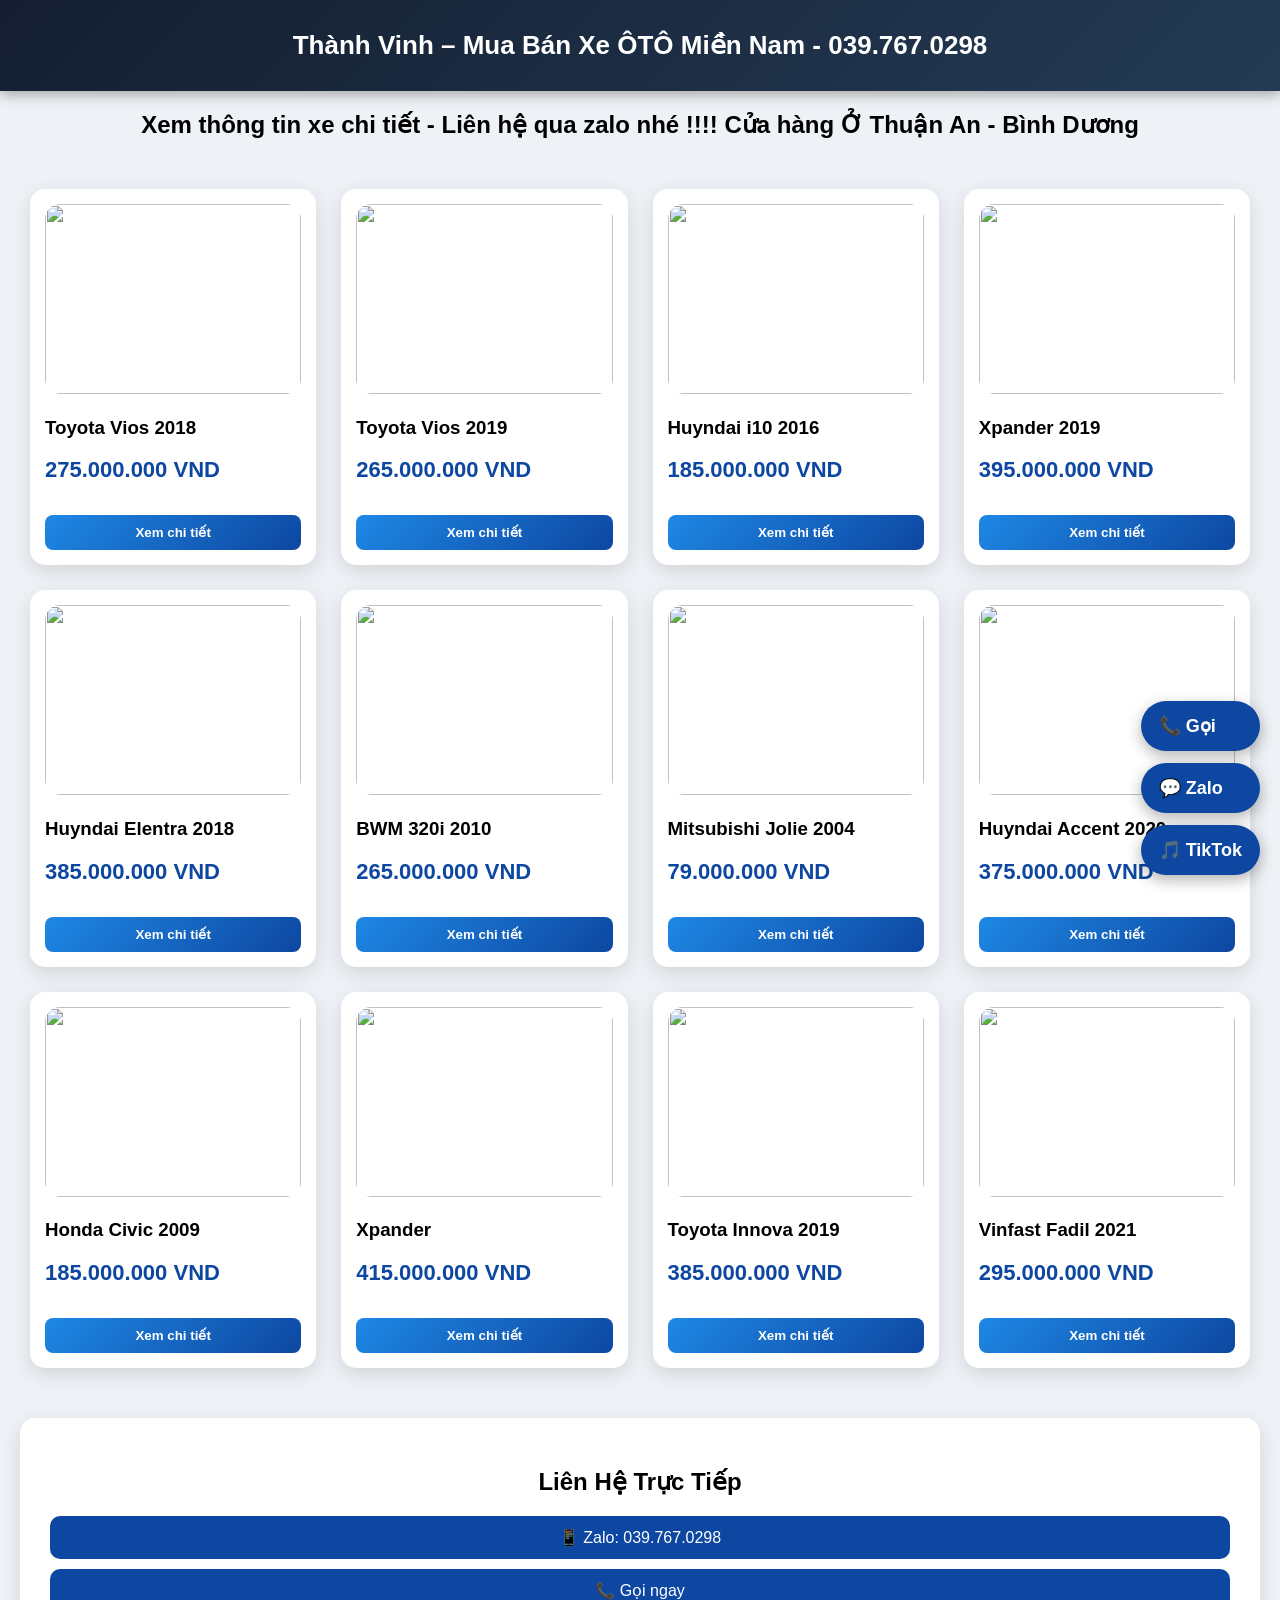
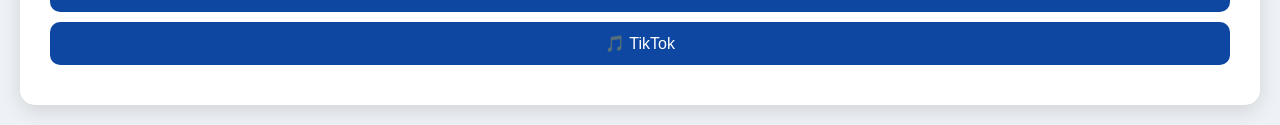
==== index.html @ c1b6d8ff "Add files via upload" ====
<!DOCTYPE html>
<html lang="vi">
<head>
<meta charset="UTF-8">
<meta name="viewport" content="width=device-width, initial-scale=1.0">
<title>Thành Vinh – Mua Bán Xe ÔTÔ Miền Nam</title>

<!-- TÁCH CSS RA FILE RIÊNG -->
<link rel="stylesheet" href="style.css">

</head>
<body onload="initPage()">

<header>Thành Vinh – Mua Bán Xe ÔTÔ Miền Nam - 039.767.0298</header>
<h2 style="text-align: center;">Xem thông tin xe chi tiết - Liên hệ qua zalo nhé !!!! Cửa hàng Ở Thuận An - Bình Dương</h2>
<div id="carList" class="car-list"></div>

<!-- POPUP -->
<div id="carDetail" class="modal" onclick="clickOutsidePopup(event)">
    <div class="modal-content">
        <span class="close" onclick="closeDetail()">&times;</span>
        <h2 id="detailName"></h2>

        <div style="position:relative;">
            <img id="detailImg" src="">
            <button id="prevBtn" class="slide-btn">&#10094;</button>
            <button id="nextBtn" class="slide-btn">&#10095;</button>
        </div>

        <p id="detailPrice" class="price"></p>
        <p id="detailDesc" class="hide-desc"></p>

        <div id="detailNote" class="note-box">Không có ghi chú.</div>

        <!-- ADMIN PANEL -->
        <div id="adjustPanel" class="admin-panel">
            <label>Font Size (px):</label>
            <input type="number" id="fontSizeInput" value="22">

            <label>Màu (HEX):</label>
            <input type="color" id="fontColorInput" value="#0d47a1">

            <button onclick="updatePriceStyle()">Cập nhật</button>

            <br><br>

            <label>Upload Ảnh Chính: </label>
            <input type="file" id="uploadMainImg" accept="image/*">

            <br><br>

            <label>Upload Ảnh Phụ: </label>
            <input type="file" id="uploadExtraImg" multiple accept="image/*">

            <br><br>

            <button onclick="removeCurrentImage()">Xóa ảnh hiện tại</button>
        </div>
    </div>
</div>

<div class="contact-box">
    <h2>Liên Hệ Trực Tiếp</h2>
    <a href="https://zalo.me/0397670298" target="_blank">📱 Zalo: 039.767.0298</a>
    <a href="tel:0397670298">📞 Gọi ngay</a>
    <a href="https://www.tiktok.com/@thanhvinhmuabanxe" target="_blank">🎵 TikTok</a>
</div>

<div class="floating-btn">
    <a href="tel:0397670298">📞 Gọi</a>
    <a href="https://zalo.me/0397670298" target="_blank">💬 Zalo</a>
    <a href="https://www.tiktok.com/@thanhvinhmuabanxe" target="_blank">🎵 TikTok</a>
</div>

<!-- TÁCH JS RA FILE RIÊNG -->
<script src="script.js"></script>

</body>
</html>
---- style.css ----
/* ============================== 
   GIAO DIỆN CHUNG
============================== */
body {
    font-family: 'Segoe UI', Arial, sans-serif;
    margin: 0;
    background: #eef1f5;
    transition: background 0.3s;
}
body:hover { background: #e0e7f1; }

header {
    background: linear-gradient(135deg, #141e30, #243b55);
    color: white;
    padding: 30px;
    text-align: center;
    font-size: 26px;
    font-weight: 600;
    box-shadow: 0 4px 12px rgba(0,0,0,0.3);
    transition: transform 0.3s;
}
header:hover { transform: scale(1.02); }

.car-list {
    display: grid;
    grid-template-columns: repeat(auto-fit, minmax(280px, 1fr));
    gap: 25px;
    padding: 30px;
}

.car-card {
    background: white;
    padding: 15px;
    border-radius: 15px;
    box-shadow: 0 6px 20px rgba(0,0,0,0.12);
    transition: 0.3s ease, transform 0.3s;
    cursor: pointer;
}
.car-card:hover {
    transform: translateY(-6px) scale(1.02);
    box-shadow: 0 12px 25px rgba(0,0,0,0.18);
}

.car-card img {
    width: 100%;
    height: 190px;
    object-fit: cover;
    border-radius: 15px;
    transition: transform 0.3s;
}
.car-card img:hover { transform: scale(1.05); }

.car-card button {
    margin-top: 10px;
    background: linear-gradient(135deg, #1e88e5, #0d47a1);
    color: white;
    padding: 10px;
    width: 100%;
    border: none;
    border-radius: 8px;
    cursor: pointer;
    font-weight: bold;
    transition: background 0.3s, transform 0.2s;
}
.car-card button:hover {
    background: linear-gradient(135deg, #0d47a1, #1e88e5);
    transform: scale(1.05);
}

.price {
    font-weight: bold;         
    font-size: 22px;           
    color: #0d47a1;
    margin-top: 5px;
}

/* ============================== 
   POPUP CHI TIẾT
============================== */
.modal {
    display: none;
    position: fixed;
    inset: 0;
    background: rgba(0,0,0,0.65);
    backdrop-filter: blur(4px);
    overflow-y: auto;
    padding: 40px 0;
    transition: opacity 0.3s;
}

.modal-content {
    background: white;
    width: 90%;
    max-width: 800px;
    margin: auto;
    padding: 25px;
    border-radius: 20px;
    animation: fadeIn 0.25s;
    transition: transform 0.3s, box-shadow 0.3s;
    cursor: default;
}
.modal-content:hover {
    transform: scale(1.02);
    box-shadow: 0 15px 35px rgba(0,0,0,0.25);
}

.modal-content img {
    width: 100%;
    border-radius: 15px;
    max-height: 300px; 
    object-fit: contain; 
}

.slide-btn {
    position: absolute;
    top: 50%;
    transform: translateY(-50%);
    background: rgba(0,0,0,0.5);
    color: white;
    border: none;
    font-size: 24px;
    padding: 8px 12px;
    cursor: pointer;
    border-radius: 50%;
    user-select: none;
}
.slide-btn:hover { background: rgba(0,0,0,0.7); }

#prevBtn { left: 10px; }
#nextBtn { right: 10px; }

.hide-desc { display: none !important; }

/* ============================== 
   GHI CHÚ XE
============================== */
.note-box {
    margin-top: 20px;          
    padding: 15px;             
    border-radius: 10px;       
    background: linear-gradient(135deg, #ffcf33, #ff9f1c);
    color: #222;               
    border-left: 8px solid #ff4d00; 
    font-size: 18px;           
    font-weight: 600;          
    box-shadow: 0 4px 12px rgba(0,0,0,0.2);
    transition: transform 0.3s, box-shadow 0.3s;
}
.note-box:hover {
    transform: translateY(-3px) scale(1.02);
    box-shadow: 0 8px 20px rgba(0,0,0,0.35);
}

/* ============================== 
   LIÊN HỆ
============================== */
.contact-box {
    text-align: center;
    padding: 30px;
    background: white;
    margin: 20px;
    border-radius: 15px;
    box-shadow: 0 6px 20px rgba(0,0,0,0.12);
}
.contact-box a {
    display: block;
    margin: 10px 0;
    padding: 12px;
    background: #0d47a1;
    color: white;
    text-decoration: none;
    border-radius: 10px;
    transition: background 0.3s, transform 0.2s;
}
.contact-box a:hover {
    background: #1e88e5; 
    transform: scale(1.05);
}

/* ============================== 
   NÚT GỌI / ZALO NỔI
============================== */
.floating-btn {
    position: fixed;
    bottom: 25px;
    right: 20px;
    display: flex;
    flex-direction: column;
    gap: 12px;
}
.floating-btn a {
    background: #0d47a1; 
    color: white;
    padding: 14px 18px;
    border-radius: 50px;
    text-decoration: none;
    font-size: 18px;
    font-weight: bold;
    box-shadow: 0 5px 15px rgba(0,0,0,0.3);
    transition: transform 0.2s, background 0.3s;
}
.floating-btn a:hover { 
    transform: scale(1.1); 
    background: #1e88e5; 
}

/* ============================== 
   ADMIN PANEL
============================== */
.admin-panel {
    text-align: center;
    margin: 20px 0;
    padding: 15px;
    background: white; 
    border-radius: 12px;
    display: none;
}

#adjustPanel { 
    margin-top: 15px; 
    padding: 10px; 
    border: 1px dashed #0d47a1; 
    border-radius: 10px; 
    background: #f0f4f8; 
}

#adjustPanel label { 
    margin-right: 10px; 
    font-weight: bold; 
}
#adjustPanel input { 
    margin-right: 15px; 
}

/* ============================== 
   ANIMATION
============================== */
@keyframes fadeIn {
    from { opacity: 0; transform: scale(0.97); }
    to { opacity: 1; transform: scale(1); }
}
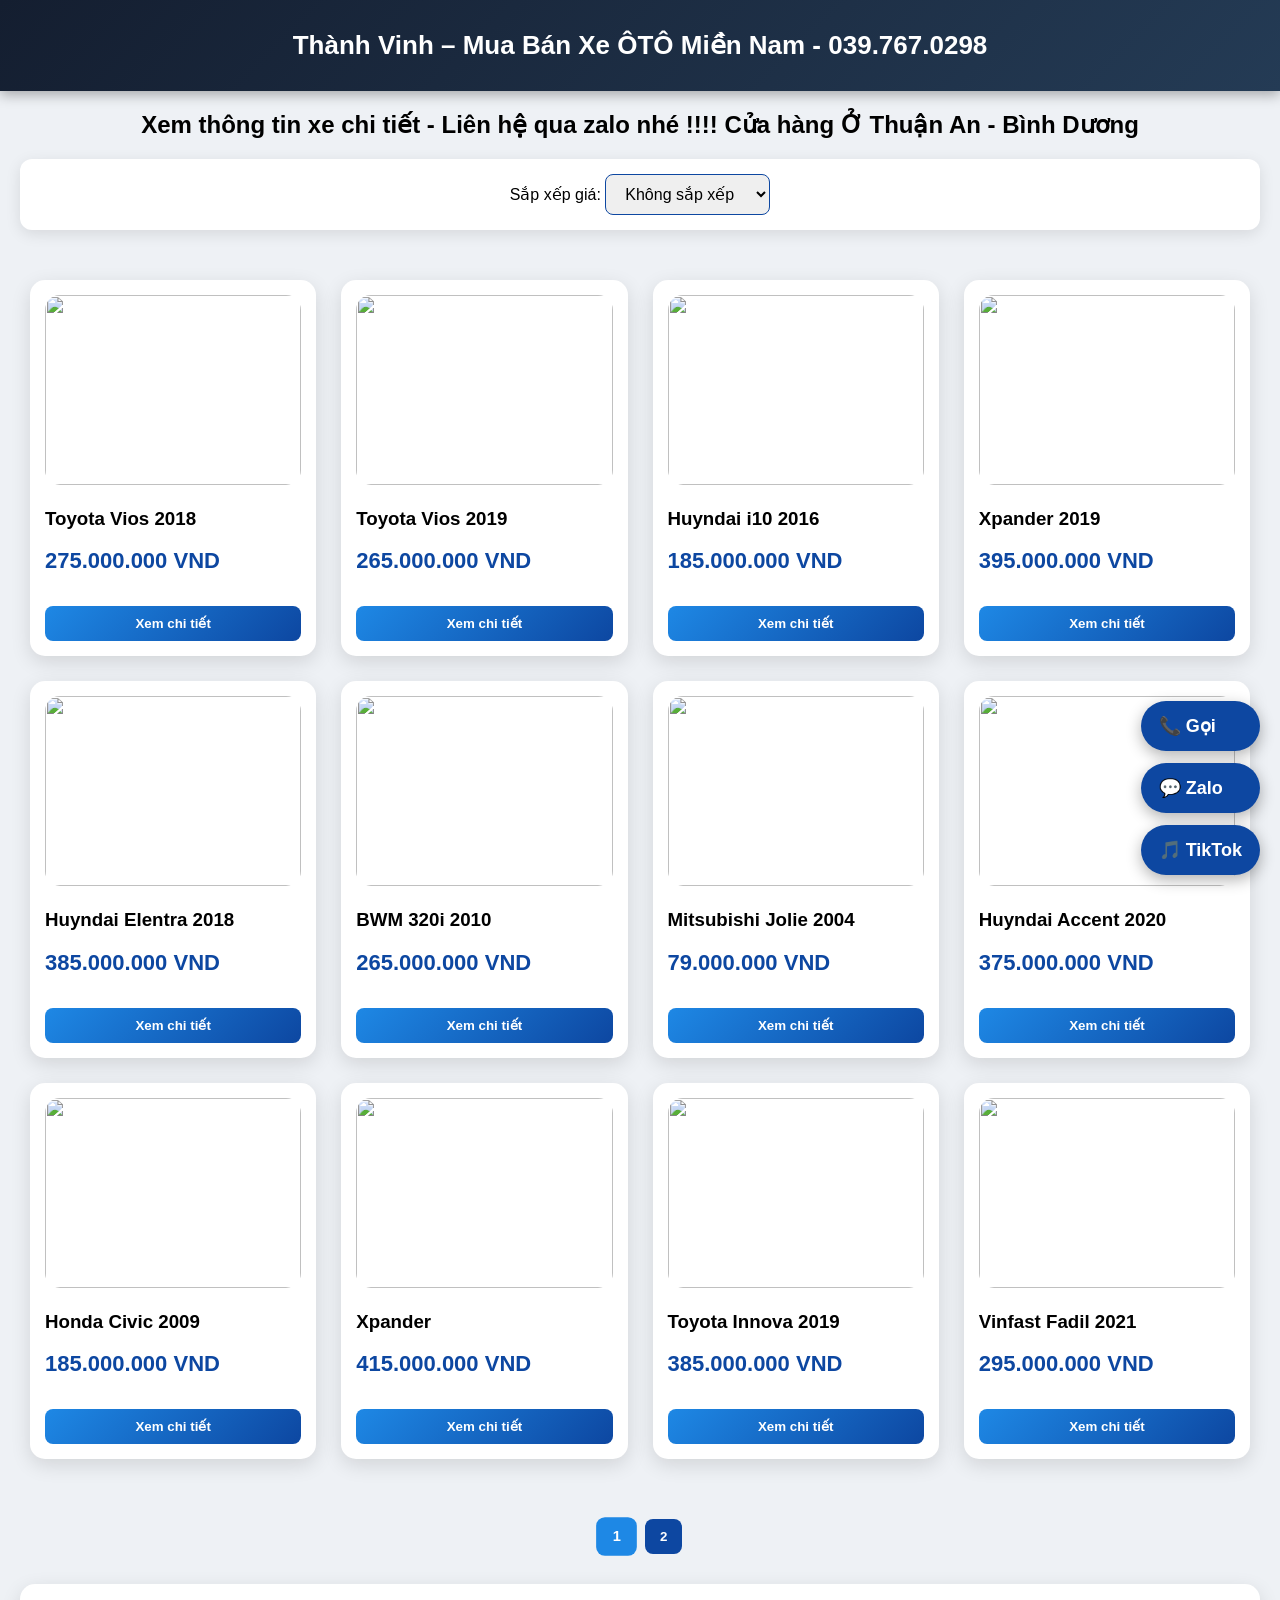
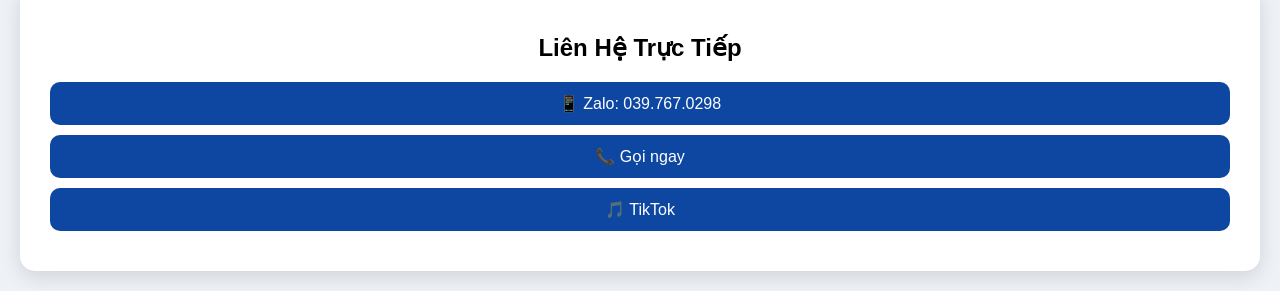
==== commit db067154: "Add files via upload" ====
--- a/index.html
+++ b/index.html
@@ -13,7 +13,20 @@
 
 <header>Thành Vinh – Mua Bán Xe ÔTÔ Miền Nam - 039.767.0298</header>
 <h2 style="text-align: center;">Xem thông tin xe chi tiết - Liên hệ qua zalo nhé !!!! Cửa hàng Ở Thuận An - Bình Dương</h2>
+<div class="filter-box">
+    <label>Sắp xếp giá:</label>
+    <select id="sortPrice" onchange="sortCars()">
+        <option value="none">Không sắp xếp</option>
+        <option value="asc">Giá thấp → cao</option>
+        <option value="desc">Giá cao → thấp</option>
+    </select>
+</div>
+
+<!-- DANH SÁCH XE -->
 <div id="carList" class="car-list"></div>
+
+<!-- PHÂN TRANG -->
+<div id="pagination" class="pagination"></div>
 
 <!-- POPUP -->
 <div id="carDetail" class="modal" onclick="clickOutsidePopup(event)">
@@ -28,34 +41,11 @@
         </div>
 
         <p id="detailPrice" class="price"></p>
-        <p id="detailDesc" class="hide-desc"></p>
+<p id="detailDesc"></p>
 
         <div id="detailNote" class="note-box">Không có ghi chú.</div>
 
-        <!-- ADMIN PANEL -->
-        <div id="adjustPanel" class="admin-panel">
-            <label>Font Size (px):</label>
-            <input type="number" id="fontSizeInput" value="22">
-
-            <label>Màu (HEX):</label>
-            <input type="color" id="fontColorInput" value="#0d47a1">
-
-            <button onclick="updatePriceStyle()">Cập nhật</button>
-
-            <br><br>
-
-            <label>Upload Ảnh Chính: </label>
-            <input type="file" id="uploadMainImg" accept="image/*">
-
-            <br><br>
-
-            <label>Upload Ảnh Phụ: </label>
-            <input type="file" id="uploadExtraImg" multiple accept="image/*">
-
-            <br><br>
-
-            <button onclick="removeCurrentImage()">Xóa ảnh hiện tại</button>
-        </div>
+        <!-- ĐÃ XOÁ TOÀN BỘ ADMIN PANEL -->
     </div>
 </div>
 
--- a/style.css
+++ b/style.css
@@ -239,3 +239,47 @@
     from { opacity: 0; transform: scale(0.97); }
     to { opacity: 1; transform: scale(1); }
 }
+/* ============================
+   PHÂN TRANG – PAGINATION
+============================ */
+.pagination {
+    text-align: center;
+    margin: 25px 0;
+}
+
+.page-btn {
+    padding: 10px 15px;
+    margin: 5px;
+    border: none;
+    border-radius: 8px;
+    background: #0d47a1;
+    color: white;
+    cursor: pointer;
+    font-weight: bold;
+    transition: 0.2s;
+}
+
+.page-btn.active {
+    background: #1e88e5;
+    transform: scale(1.1);
+}
+
+.page-btn:hover {
+    background: #1565c0;
+}
+.filter-box {
+    text-align: center;
+    margin: 20px;
+    background: white;
+    padding: 15px;
+    border-radius: 12px;
+    box-shadow: 0 4px 15px rgba(0,0,0,0.1);
+}
+
+.filter-box select {
+    padding: 10px 15px;
+    border-radius: 8px;
+    border: 1px solid #0d47a1;
+    font-size: 16px;
+    cursor: pointer;
+}
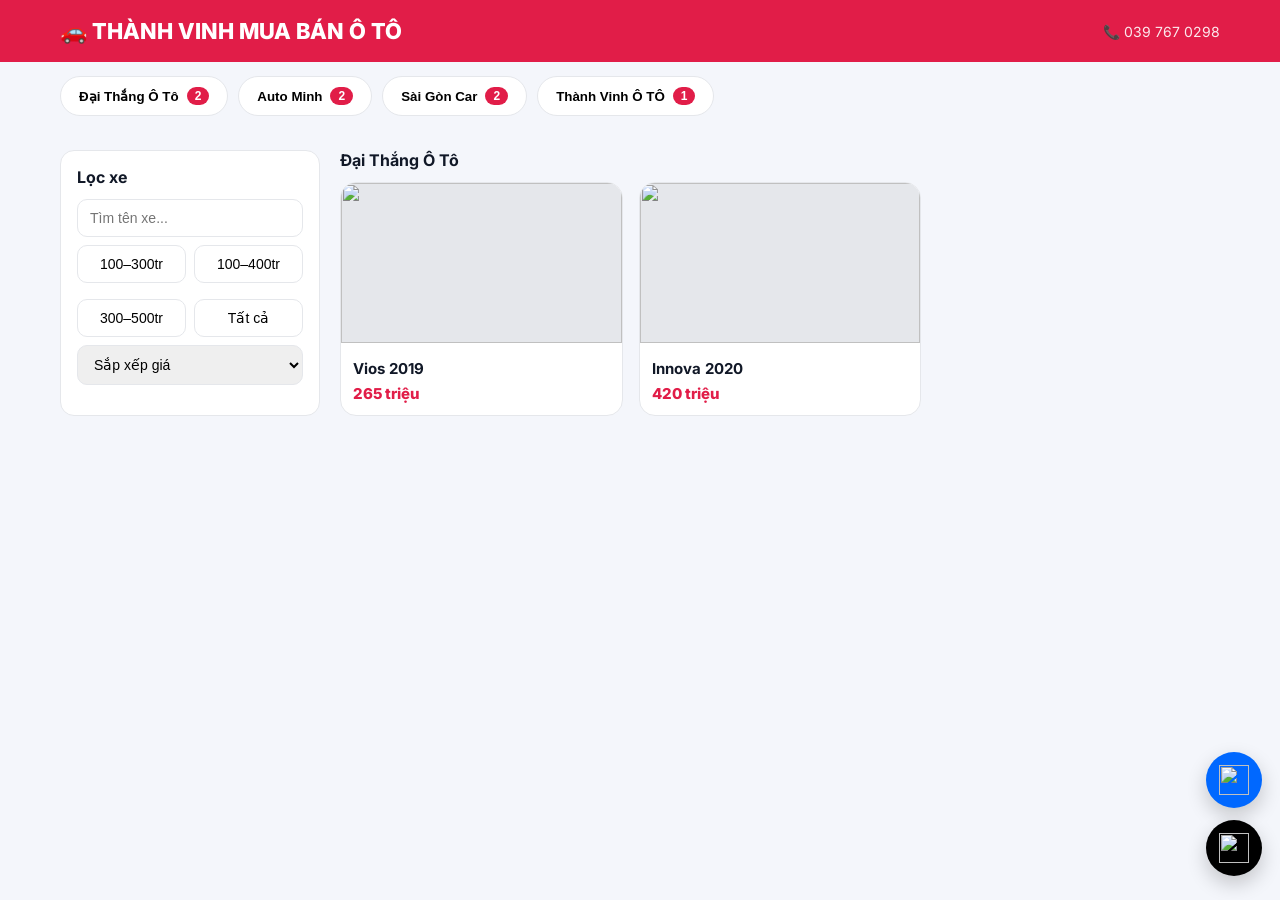
==== commit 5390425f: "Add files via upload" ====
--- a/index.html
+++ b/index.html
@@ -3,67 +3,94 @@
 <head>
 <meta charset="UTF-8">
 <meta name="viewport" content="width=device-width, initial-scale=1.0">
-<title>Thành Vinh – Mua Bán Xe ÔTÔ Miền Nam</title>
+<title>Sàn mua bán ô tô</title>
 
-<!-- TÁCH CSS RA FILE RIÊNG -->
+<!-- FONT XỊN -->
+<link rel="preconnect" href="https://fonts.googleapis.com">
+<link rel="preconnect" href="https://fonts.gstatic.com" crossorigin>
+<link href="https://fonts.googleapis.com/css2?family=Inter:wght@400;500;600;700;800&display=swap" rel="stylesheet">
+
 <link rel="stylesheet" href="style.css">
-
 </head>
 <body onload="initPage()">
 
-<header>Thành Vinh – Mua Bán Xe ÔTÔ Miền Nam - 039.767.0298</header>
-<h2 style="text-align: center;">Xem thông tin xe chi tiết - Liên hệ qua zalo nhé !!!! Cửa hàng Ở Thuận An - Bình Dương</h2>
-<div class="filter-box">
-    <label>Sắp xếp giá:</label>
+<header class="header">
+  <div class="header-inner">
+    <h1>🚗 THÀNH VINH MUA BÁN Ô TÔ</h1>
+    <span>📞 039 767 0298 </span>
+  </div>
+</header>
+<!-- SHOP -->
+<div class="shop-bar" id="shopBar"></div>
+
+<div class="container">
+  <!-- FILTER -->
+  <aside class="filter">
+    <h3>Lọc xe</h3>
+
+    <input id="searchInput" placeholder="Tìm tên xe..." oninput="applyFilter()">
+
+    <div class="price-range">
+      <button onclick="setRange(100,300)">100–300tr</button>
+      <button onclick="setRange(100,400)">100–400tr</button>
+      <button onclick="setRange(300,500)">300–500tr</button>
+      <button onclick="setRange(0,9999)">Tất cả</button>
+    </div>
+
     <select id="sortPrice" onchange="sortCars()">
-        <option value="none">Không sắp xếp</option>
-        <option value="asc">Giá thấp → cao</option>
-        <option value="desc">Giá cao → thấp</option>
+      <option value="none">Sắp xếp giá</option>
+      <option value="asc">Giá thấp → cao</option>
+      <option value="desc">Giá cao → thấp</option>
     </select>
+  </aside>
+
+  <!-- CONTENT -->
+  <main class="content">
+    <div id="shopInfo" class="shop-info"></div>
+    <div id="carList" class="car-list"></div>
+  </main>
 </div>
 
-<!-- DANH SÁCH XE -->
-<div id="carList" class="car-list"></div>
+<!-- MODAL -->
+<div class="modal" id="carDetail" onclick="clickOutside(event)">
+  <div class="modal-box">
+    <span class="close" onclick="closeDetail()">×</span>
 
-<!-- PHÂN TRANG -->
-<div id="pagination" class="pagination"></div>
+    <h2 id="detailName"></h2>
+    <img id="detailImg">
+    <p id="detailPrice" class="price"></p>
+    <p id="detailNote"></p>
 
-<!-- POPUP -->
-<div id="carDetail" class="modal" onclick="clickOutsidePopup(event)">
-    <div class="modal-content">
-        <span class="close" onclick="closeDetail()">&times;</span>
-        <h2 id="detailName"></h2>
+    <div class="actions">
+      <a class="call">📞 Gọi ngay</a>
+      <a class="zalo">💬 Chat Zalo</a>
+    </div>
 
-        <div style="position:relative;">
-            <img id="detailImg" src="">
-            <button id="prevBtn" class="slide-btn">&#10094;</button>
-            <button id="nextBtn" class="slide-btn">&#10095;</button>
-        </div>
-
-        <p id="detailPrice" class="price"></p>
-<p id="detailDesc"></p>
-
-        <div id="detailNote" class="note-box">Không có ghi chú.</div>
-
-        <!-- ĐÃ XOÁ TOÀN BỘ ADMIN PANEL -->
-    </div>
+    <p class="hint">Chat Zalo để được tư vấn xe trong khoảng 100–400 triệu</p>
+  </div>
 </div>
 
-<div class="contact-box">
-    <h2>Liên Hệ Trực Tiếp</h2>
-    <a href="https://zalo.me/0397670298" target="_blank">📱 Zalo: 039.767.0298</a>
-    <a href="tel:0397670298">📞 Gọi ngay</a>
-    <a href="https://www.tiktok.com/@thanhvinhmuabanxe" target="_blank">🎵 TikTok</a>
+<script src="script.js"></script>
+<!-- CHAT FLOAT -->
+<div class="chat-float">
+  <a 
+    href="https://zalo.me/0397670298" 
+    target="_blank" 
+    class="chat-item zalo"
+    title="Chat Zalo"
+  >
+    <img src="https://upload.wikimedia.org/wikipedia/commons/9/91/Icon_of_Zalo.svg">
+  </a>
+
+  <a 
+    href="https://www.tiktok.com/@thanhvinhmuabanxe" 
+    target="_blank" 
+    class="chat-item tiktok"
+    title="TikTok"
+  >
+    <img src="https://upload.wikimedia.org/wikipedia/commons/0/08/TikTok_logo.svg">
+  </a>
 </div>
-
-<div class="floating-btn">
-    <a href="tel:0397670298">📞 Gọi</a>
-    <a href="https://zalo.me/0397670298" target="_blank">💬 Zalo</a>
-    <a href="https://www.tiktok.com/@thanhvinhmuabanxe" target="_blank">🎵 TikTok</a>
-</div>
-
-<!-- TÁCH JS RA FILE RIÊNG -->
-<script src="script.js"></script>
 
 </body>
 </html>
--- a/style.css
+++ b/style.css
@@ -1,285 +1,276 @@
-/* ============================== 
-   GIAO DIỆN CHUNG
-============================== */
-body {
-    font-family: 'Segoe UI', Arial, sans-serif;
-    margin: 0;
-    background: #eef1f5;
-    transition: background 0.3s;
-}
-body:hover { background: #e0e7f1; }
-
-header {
-    background: linear-gradient(135deg, #141e30, #243b55);
-    color: white;
-    padding: 30px;
-    text-align: center;
-    font-size: 26px;
-    font-weight: 600;
-    box-shadow: 0 4px 12px rgba(0,0,0,0.3);
-    transition: transform 0.3s;
-}
-header:hover { transform: scale(1.02); }
-
-.car-list {
-    display: grid;
-    grid-template-columns: repeat(auto-fit, minmax(280px, 1fr));
-    gap: 25px;
-    padding: 30px;
-}
-
-.car-card {
-    background: white;
-    padding: 15px;
-    border-radius: 15px;
-    box-shadow: 0 6px 20px rgba(0,0,0,0.12);
-    transition: 0.3s ease, transform 0.3s;
-    cursor: pointer;
-}
-.car-card:hover {
-    transform: translateY(-6px) scale(1.02);
-    box-shadow: 0 12px 25px rgba(0,0,0,0.18);
-}
-
-.car-card img {
-    width: 100%;
-    height: 190px;
-    object-fit: cover;
-    border-radius: 15px;
-    transition: transform 0.3s;
-}
-.car-card img:hover { transform: scale(1.05); }
-
-.car-card button {
-    margin-top: 10px;
-    background: linear-gradient(135deg, #1e88e5, #0d47a1);
-    color: white;
-    padding: 10px;
-    width: 100%;
-    border: none;
-    border-radius: 8px;
-    cursor: pointer;
-    font-weight: bold;
-    transition: background 0.3s, transform 0.2s;
-}
-.car-card button:hover {
-    background: linear-gradient(135deg, #0d47a1, #1e88e5);
-    transform: scale(1.05);
-}
-
-.price {
-    font-weight: bold;         
-    font-size: 22px;           
-    color: #0d47a1;
-    margin-top: 5px;
-}
-
-/* ============================== 
-   POPUP CHI TIẾT
-============================== */
-.modal {
-    display: none;
-    position: fixed;
-    inset: 0;
-    background: rgba(0,0,0,0.65);
-    backdrop-filter: blur(4px);
-    overflow-y: auto;
-    padding: 40px 0;
-    transition: opacity 0.3s;
-}
-
-.modal-content {
-    background: white;
-    width: 90%;
-    max-width: 800px;
-    margin: auto;
-    padding: 25px;
-    border-radius: 20px;
-    animation: fadeIn 0.25s;
-    transition: transform 0.3s, box-shadow 0.3s;
-    cursor: default;
-}
-.modal-content:hover {
-    transform: scale(1.02);
-    box-shadow: 0 15px 35px rgba(0,0,0,0.25);
-}
-
-.modal-content img {
-    width: 100%;
-    border-radius: 15px;
-    max-height: 300px; 
-    object-fit: contain; 
-}
-
-.slide-btn {
-    position: absolute;
-    top: 50%;
-    transform: translateY(-50%);
-    background: rgba(0,0,0,0.5);
-    color: white;
-    border: none;
-    font-size: 24px;
-    padding: 8px 12px;
-    cursor: pointer;
-    border-radius: 50%;
-    user-select: none;
-}
-.slide-btn:hover { background: rgba(0,0,0,0.7); }
-
-#prevBtn { left: 10px; }
-#nextBtn { right: 10px; }
-
-.hide-desc { display: none !important; }
-
-/* ============================== 
-   GHI CHÚ XE
-============================== */
-.note-box {
-    margin-top: 20px;          
-    padding: 15px;             
-    border-radius: 10px;       
-    background: linear-gradient(135deg, #ffcf33, #ff9f1c);
-    color: #222;               
-    border-left: 8px solid #ff4d00; 
-    font-size: 18px;           
-    font-weight: 600;          
-    box-shadow: 0 4px 12px rgba(0,0,0,0.2);
-    transition: transform 0.3s, box-shadow 0.3s;
-}
-.note-box:hover {
-    transform: translateY(-3px) scale(1.02);
-    box-shadow: 0 8px 20px rgba(0,0,0,0.35);
-}
-
-/* ============================== 
-   LIÊN HỆ
-============================== */
-.contact-box {
-    text-align: center;
-    padding: 30px;
-    background: white;
-    margin: 20px;
-    border-radius: 15px;
-    box-shadow: 0 6px 20px rgba(0,0,0,0.12);
-}
-.contact-box a {
-    display: block;
-    margin: 10px 0;
-    padding: 12px;
-    background: #0d47a1;
-    color: white;
-    text-decoration: none;
-    border-radius: 10px;
-    transition: background 0.3s, transform 0.2s;
-}
-.contact-box a:hover {
-    background: #1e88e5; 
-    transform: scale(1.05);
-}
-
-/* ============================== 
-   NÚT GỌI / ZALO NỔI
-============================== */
-.floating-btn {
-    position: fixed;
-    bottom: 25px;
-    right: 20px;
-    display: flex;
-    flex-direction: column;
-    gap: 12px;
-}
-.floating-btn a {
-    background: #0d47a1; 
-    color: white;
-    padding: 14px 18px;
-    border-radius: 50px;
-    text-decoration: none;
-    font-size: 18px;
-    font-weight: bold;
-    box-shadow: 0 5px 15px rgba(0,0,0,0.3);
-    transition: transform 0.2s, background 0.3s;
-}
-.floating-btn a:hover { 
-    transform: scale(1.1); 
-    background: #1e88e5; 
-}
-
-/* ============================== 
-   ADMIN PANEL
-============================== */
-.admin-panel {
-    text-align: center;
-    margin: 20px 0;
-    padding: 15px;
-    background: white; 
-    border-radius: 12px;
-    display: none;
-}
-
-#adjustPanel { 
-    margin-top: 15px; 
-    padding: 10px; 
-    border: 1px dashed #0d47a1; 
-    border-radius: 10px; 
-    background: #f0f4f8; 
-}
-
-#adjustPanel label { 
-    margin-right: 10px; 
-    font-weight: bold; 
-}
-#adjustPanel input { 
-    margin-right: 15px; 
-}
-
-/* ============================== 
-   ANIMATION
-============================== */
-@keyframes fadeIn {
-    from { opacity: 0; transform: scale(0.97); }
-    to { opacity: 1; transform: scale(1); }
-}
-/* ============================
-   PHÂN TRANG – PAGINATION
-============================ */
-.pagination {
-    text-align: center;
-    margin: 25px 0;
-}
-
-.page-btn {
-    padding: 10px 15px;
-    margin: 5px;
-    border: none;
-    border-radius: 8px;
-    background: #0d47a1;
-    color: white;
-    cursor: pointer;
-    font-weight: bold;
-    transition: 0.2s;
-}
-
-.page-btn.active {
-    background: #1e88e5;
-    transform: scale(1.1);
-}
-
-.page-btn:hover {
-    background: #1565c0;
-}
-.filter-box {
-    text-align: center;
-    margin: 20px;
-    background: white;
-    padding: 15px;
-    border-radius: 12px;
-    box-shadow: 0 4px 15px rgba(0,0,0,0.1);
-}
-
-.filter-box select {
-    padding: 10px 15px;
-    border-radius: 8px;
-    border: 1px solid #0d47a1;
-    font-size: 16px;
-    cursor: pointer;
-}
+:root{
+  --primary:#e11d48;     /* đỏ bán xe */
+  --secondary:#2563eb;   /* xanh tin cậy */
+  --bg:#f4f6fb;
+  --card:#ffffff;
+  --text:#111827;
+  --muted:#6b7280;
+  --line:#e5e7eb;
+}
+
+*{box-sizing:border-box}
+
+body{
+  margin:0;
+  font-family:'Inter',sans-serif;
+  background:var(--bg);
+  color:var(--text);
+}
+
+/* HEADER */
+.header{
+  background:var(--primary);
+  color:#fff;
+}
+.header-inner{
+  max-width:1200px;
+  margin:auto;
+  padding:18px 20px;
+  display:flex;
+  justify-content:space-between;
+  align-items:center;
+}
+.header h1{
+  margin:0;
+  font-size:22px;
+  font-weight:800;
+}
+.header span{
+  font-size:14px;
+  opacity:.9;
+}
+
+/* SHOP BAR */
+.shop-bar{
+  max-width:1200px;
+  margin:auto;
+  padding:14px 20px;
+  display:flex;
+  gap:10px;
+  overflow-x:auto;
+}
+.shop-btn{
+  display:flex;
+  align-items:center;
+  gap:8px;
+  padding:10px 18px;
+  border-radius:999px;
+  border:1px solid var(--line);
+  background:#fff;
+  font-weight:600;
+  cursor:pointer;
+}
+.shop-btn span{
+  background:var(--primary);
+  color:#fff;
+  font-size:12px;
+  padding:2px 8px;
+  border-radius:999px;
+}
+.shop-btn.active{
+  background:var(--primary);
+  color:#fff;
+}
+.shop-btn.active span{
+  background:#fff;
+  color:var(--primary);
+}
+
+/* LAYOUT */
+.container{
+  max-width:1200px;
+  margin:auto;
+  padding:20px;
+  display:grid;
+  grid-template-columns:260px 1fr;
+  gap:20px;
+}
+
+/* FILTER */
+.filter{
+  background:var(--card);
+  border-radius:14px;
+  padding:16px;
+  border:1px solid var(--line);
+}
+.filter h3{
+  margin:0 0 12px;
+  font-size:16px;
+}
+.filter input,
+.filter select,
+.filter button{
+  width:100%;
+  padding:10px 12px;
+  margin-bottom:8px;
+  border-radius:10px;
+  border:1px solid var(--line);
+  font-size:14px;
+}
+.filter button{
+  background:#fff;
+  cursor:pointer;
+}
+.filter button:hover{
+  background:#fee2e2;
+}
+.price-range{
+  display:grid;
+  grid-template-columns:1fr 1fr;
+  gap:8px;
+}
+
+/* CONTENT */
+.shop-info{
+  font-weight:700;
+  margin-bottom:12px;
+}
+.car-list{
+  display:grid;
+  grid-template-columns:repeat(auto-fill,minmax(240px,1fr));
+  gap:16px;
+}
+
+/* CARD */
+.car-card{
+  background:var(--card);
+  border-radius:16px;
+  overflow:hidden;
+  cursor:pointer;
+  border:1px solid var(--line);
+  transition:.25s;
+}
+.car-card:hover{
+  transform:translateY(-4px);
+}
+.car-card img{
+  width:100%;
+  height:160px;
+  object-fit:cover;
+  background:#e5e7eb;
+}
+.car-card .info{
+  padding:12px;
+}
+.car-card h4{
+  margin:0 0 6px;
+  font-size:15px;
+}
+.price{
+  color:var(--primary);
+  font-weight:800;
+  font-size:15px;
+}
+
+/* MODAL */
+.modal{
+  display:none;
+  position:fixed;
+  inset:0;
+  background:rgba(0,0,0,.55);
+}
+.modal-box{
+  background:#fff;
+  max-width:520px;
+  margin:40px auto;
+  padding:20px;
+  border-radius:16px;
+}
+.close{
+  float:right;
+  font-size:22px;
+  cursor:pointer;
+}
+
+/* ACTIONS */
+.actions{
+  display:flex;
+  gap:10px;
+  margin-top:16px;
+}
+.actions a{
+  flex:1;
+  text-align:center;
+  padding:12px;
+  border-radius:12px;
+  font-weight:700;
+  text-decoration:none;
+  color:#fff;
+}
+.call{
+  background:#16a34a;
+}
+.zalo{
+  background:var(--secondary);
+}
+.hint{
+  font-size:13px;
+  color:var(--muted);
+  margin-top:8px;
+}
+
+/* MOBILE */
+@media(max-width:900px){
+  .container{
+    grid-template-columns:1fr;
+  }
+}
+/* ===== CHAT FLOAT ===== */
+.chat-float{
+  position:fixed;
+  right:18px;
+  bottom:24px;
+  display:flex;
+  flex-direction:column;
+  gap:12px;
+  z-index:9999;
+}
+
+.chat-item{
+  width:56px;
+  height:56px;
+  border-radius:50%;
+  display:flex;
+  align-items:center;
+  justify-content:center;
+  box-shadow:0 8px 20px rgba(0,0,0,.2);
+  transition:.25s;
+}
+
+.chat-item img{
+  width:30px;
+  height:30px;
+}
+
+.chat-item:hover{
+  transform:scale(1.1);
+}
+
+/* ZALO */
+.chat-item.zalo{
+  background:#0068ff;
+}
+
+/* TIKTOK */
+.chat-item.tiktok{
+  background:#000;
+}
+
+/* MOBILE FIX */
+@media(max-width:768px){
+  .chat-item{
+    width:52px;
+    height:52px;
+  }
+}
+/* ===============================
+   FIX ẢNH TRONG POPUP CHI TIẾT XE
+   =============================== */
+.modal-box img{
+  width:100%;
+  max-height:280px;      /* ảnh không quá to */
+  object-fit:cover;     /* cắt cho gọn */
+  border-radius:12px;
+  margin:12px 0;
+  background:#f1f5f9;
+}
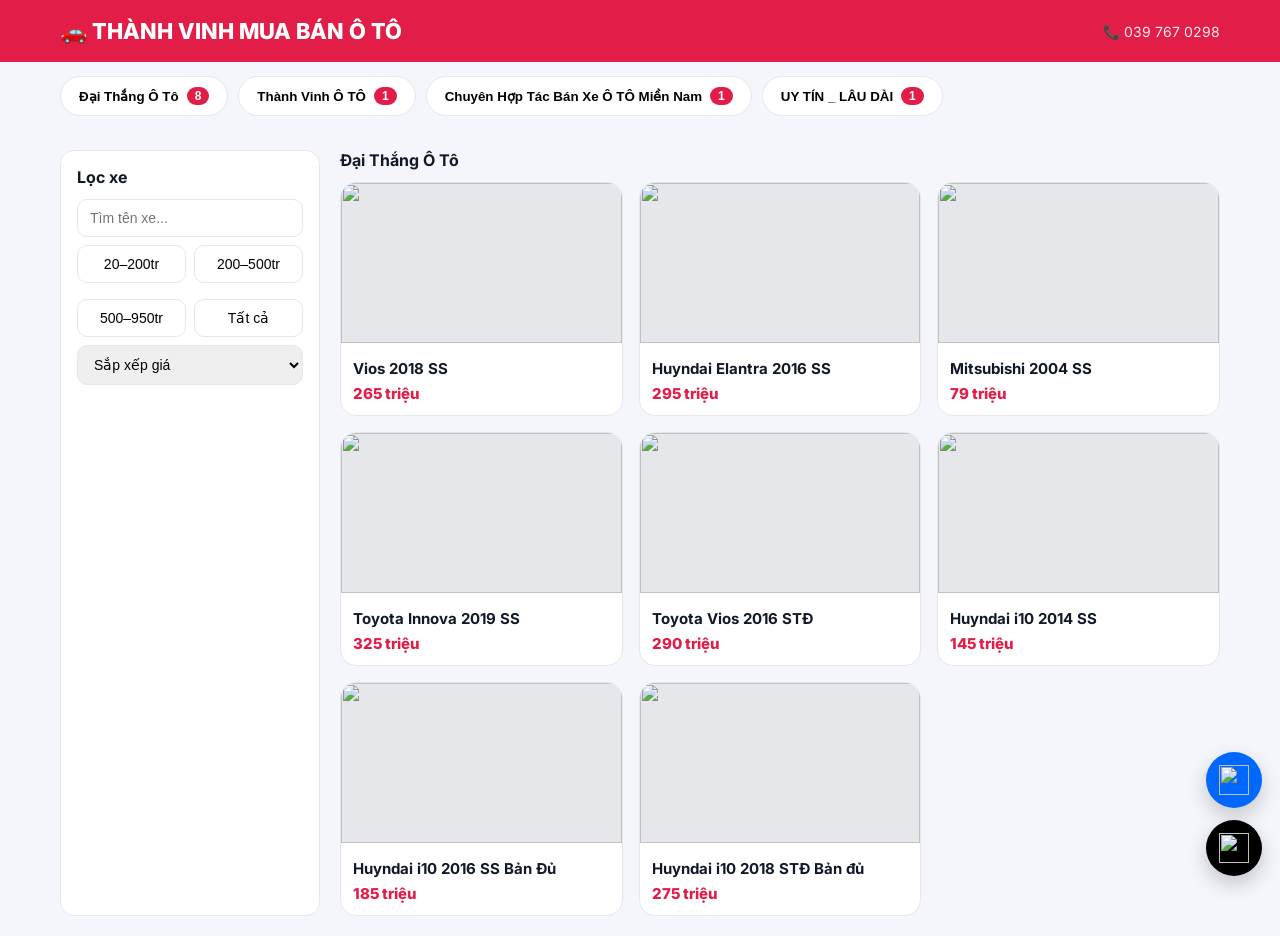
==== commit f3078787: "Add files via upload" ====
--- a/index.html
+++ b/index.html
@@ -31,9 +31,9 @@
     <input id="searchInput" placeholder="Tìm tên xe..." oninput="applyFilter()">
 
     <div class="price-range">
-      <button onclick="setRange(100,300)">100–300tr</button>
-      <button onclick="setRange(100,400)">100–400tr</button>
-      <button onclick="setRange(300,500)">300–500tr</button>
+      <button onclick="setRange(20,200)">20–200tr</button>
+      <button onclick="setRange(200,500)">200–500tr</button>
+      <button onclick="setRange(500,950)">500–950tr</button>
       <button onclick="setRange(0,9999)">Tất cả</button>
     </div>
 
@@ -88,7 +88,7 @@
     class="chat-item tiktok"
     title="TikTok"
   >
-    <img src="https://upload.wikimedia.org/wikipedia/commons/0/08/TikTok_logo.svg">
+    <img src="https://bom.so/T0VKzP">
   </a>
 </div>
 
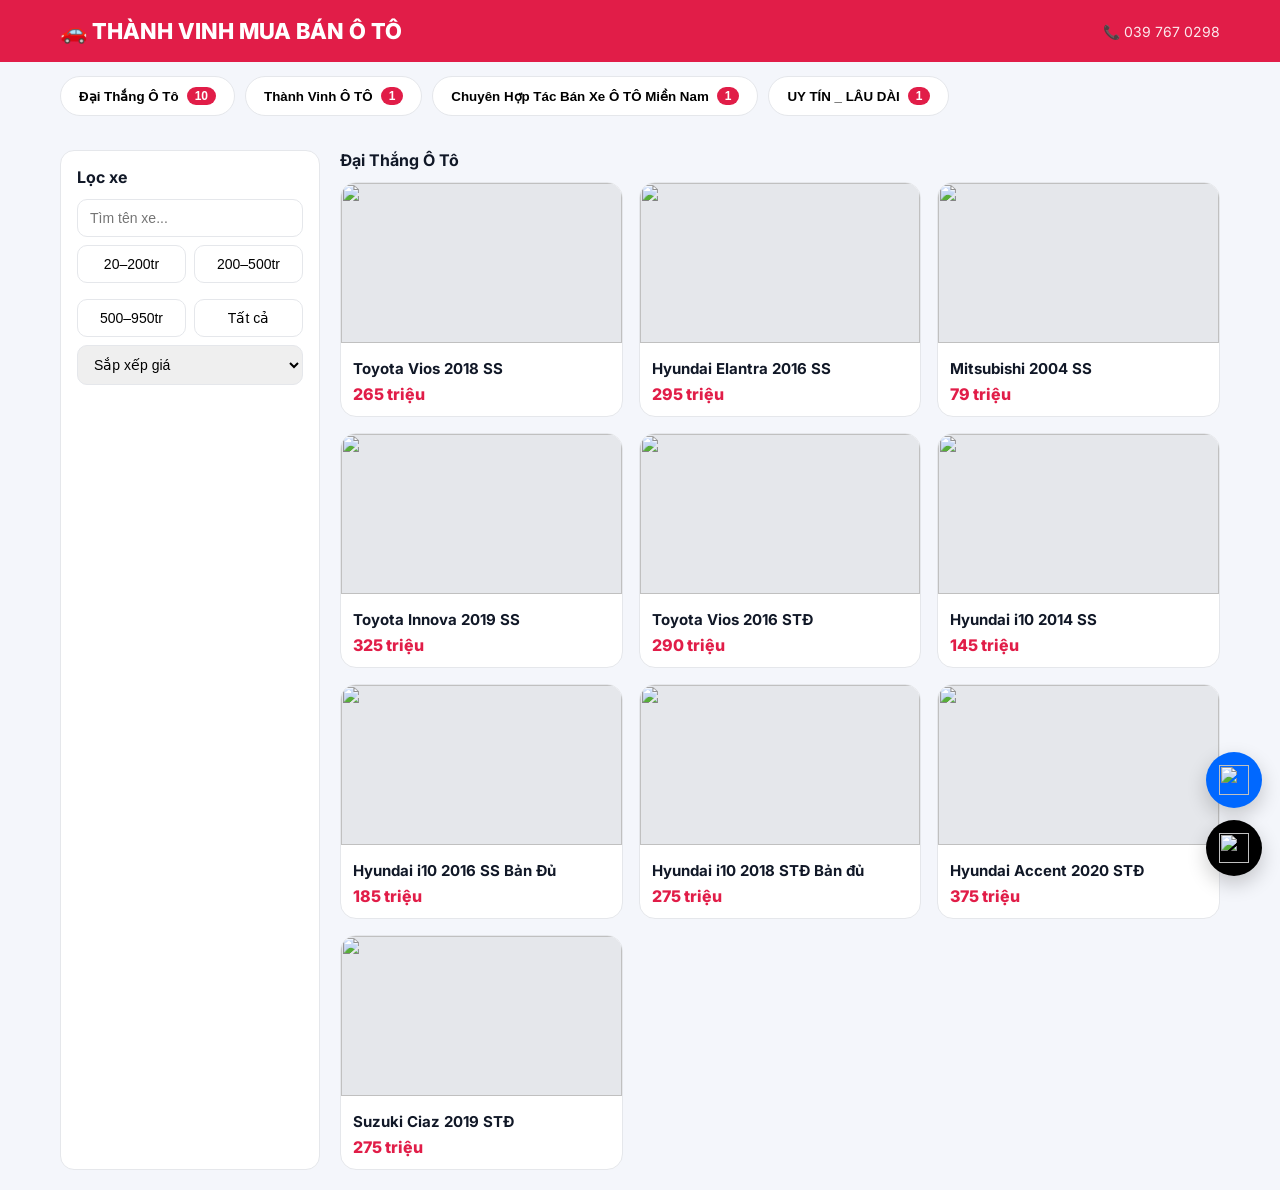
==== commit ac96f7e7: "Add files via upload" ====
--- a/index.html
+++ b/index.html
@@ -57,7 +57,9 @@
     <span class="close" onclick="closeDetail()">×</span>
 
     <h2 id="detailName"></h2>
-    <img id="detailImg">
+<img id="detailImg" class="detail-main-img">
+
+<div id="detailThumbs" class="detail-thumbs"></div>
     <p id="detailPrice" class="price"></p>
     <p id="detailNote"></p>
 
@@ -93,4 +95,4 @@
 </div>
 
 </body>
-</html>
+</html>
--- a/style.css
+++ b/style.css
@@ -159,7 +159,7 @@
 .price{
   color:var(--primary);
   font-weight:800;
-  font-size:15px;
+  font-size:16px;
 }
 
 /* MODAL */
@@ -274,3 +274,33 @@
   margin:12px 0;
   background:#f1f5f9;
 }
+/* ===== ẢNH NHỎ TRONG POPUP CHI TIẾT ===== */
+.detail-main-img{
+  width:100%;
+  max-height:280px;
+  object-fit:cover;
+  border-radius:12px;
+  margin:10px 0;
+}
+
+.detail-thumbs{
+  display:flex;
+  gap:8px;
+  overflow-x:auto;
+  margin-bottom:10px;
+}
+
+.detail-thumbs img{
+  width:70px;
+  height:55px;
+  object-fit:cover;
+  border-radius:6px;
+  cursor:pointer;
+  opacity:0.6;
+  border:2px solid transparent;
+}
+
+.detail-thumbs img.active{
+  opacity:1;
+  border-color:#16a34a;
+}
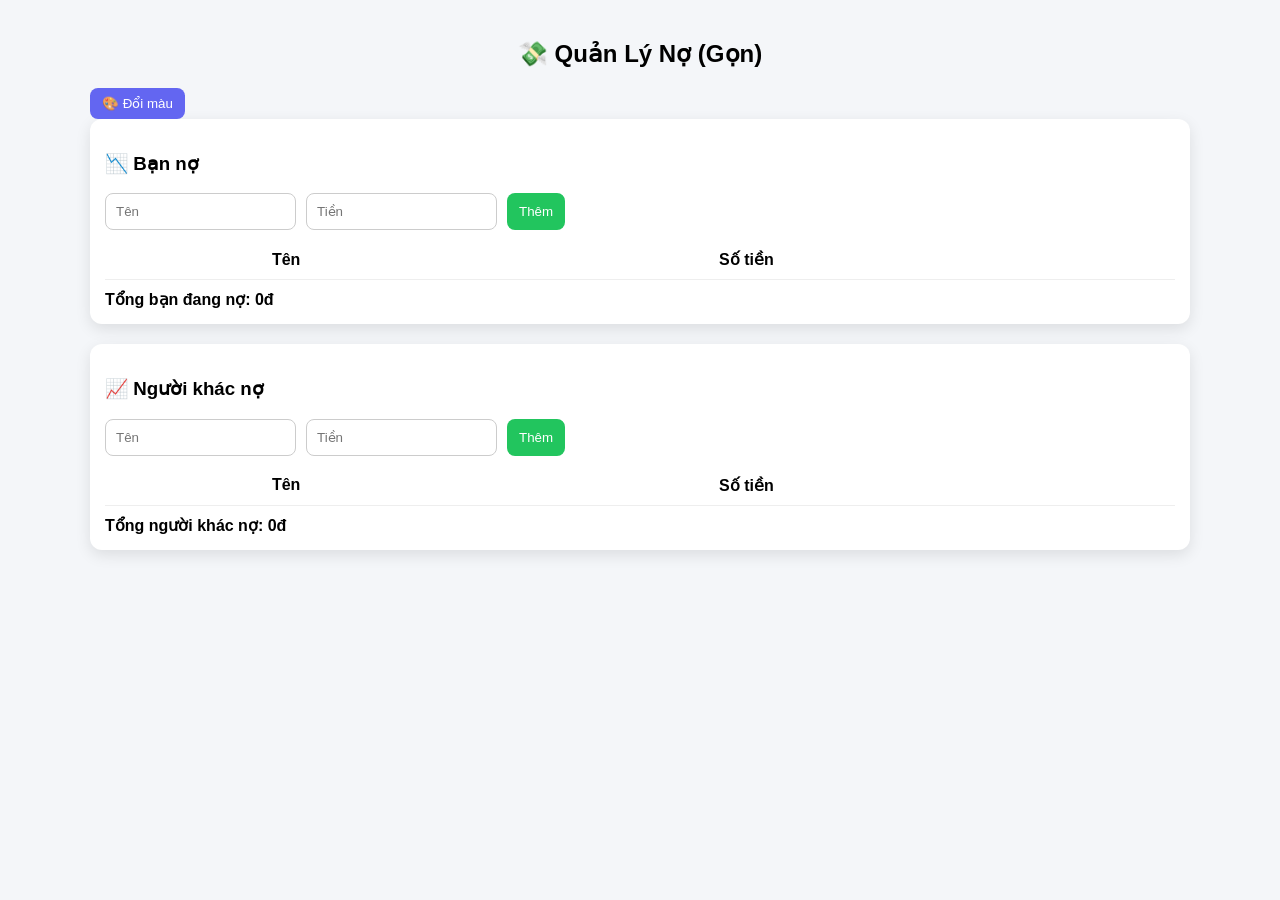
==== commit 2804bbd0: "Add files via upload" ====
--- a/index.html
+++ b/index.html
@@ -3,96 +3,46 @@
 <head>
 <meta charset="UTF-8">
 <meta name="viewport" content="width=device-width, initial-scale=1.0">
-<title>Sàn mua bán ô tô</title>
-
-<!-- FONT XỊN -->
-<link rel="preconnect" href="https://fonts.googleapis.com">
-<link rel="preconnect" href="https://fonts.gstatic.com" crossorigin>
-<link href="https://fonts.googleapis.com/css2?family=Inter:wght@400;500;600;700;800&display=swap" rel="stylesheet">
-
+<title>Quản Lý Nợ</title>
 <link rel="stylesheet" href="style.css">
 </head>
-<body onload="initPage()">
-
-<header class="header">
-  <div class="header-inner">
-    <h1>🚗 THÀNH VINH MUA BÁN Ô TÔ</h1>
-    <span>📞 039 767 0298 </span>
-  </div>
-</header>
-<!-- SHOP -->
-<div class="shop-bar" id="shopBar"></div>
+<body class="light">
 
 <div class="container">
-  <!-- FILTER -->
-  <aside class="filter">
-    <h3>Lọc xe</h3>
+<h2>💸 Quản Lý Nợ (Gọn)</h2>
 
-    <input id="searchInput" placeholder="Tìm tên xe..." oninput="applyFilter()">
+<button class="theme" onclick="changeTheme()">🎨 Đổi màu</button>
 
-    <div class="price-range">
-      <button onclick="setRange(20,200)">20–200tr</button>
-      <button onclick="setRange(200,500)">200–500tr</button>
-      <button onclick="setRange(500,950)">500–950tr</button>
-      <button onclick="setRange(0,9999)">Tất cả</button>
-    </div>
-
-    <select id="sortPrice" onchange="sortCars()">
-      <option value="none">Sắp xếp giá</option>
-      <option value="asc">Giá thấp → cao</option>
-      <option value="desc">Giá cao → thấp</option>
-    </select>
-  </aside>
-
-  <!-- CONTENT -->
-  <main class="content">
-    <div id="shopInfo" class="shop-info"></div>
-    <div id="carList" class="car-list"></div>
-  </main>
+<div class="section">
+<h3>📉 Bạn nợ</h3>
+<div class="form">
+<input id="n1" placeholder="Tên">
+<input id="m1" placeholder="Tiền" oninput="formatInput(this)">
+<button class="add" onclick="add('debt')">Thêm</button>
+</div>
+<table>
+<thead><tr><th>Tên</th><th>Số tiền</th><th></th></tr></thead>
+<tbody id="list1"></tbody>
+</table>
+<div class="total" id="total1"></div>
 </div>
 
-<!-- MODAL -->
-<div class="modal" id="carDetail" onclick="clickOutside(event)">
-  <div class="modal-box">
-    <span class="close" onclick="closeDetail()">×</span>
+<div class="section">
+<h3>📈 Người khác nợ</h3>
+<div class="form">
+<input id="n2" placeholder="Tên">
+<input id="m2" placeholder="Tiền" oninput="formatInput(this)">
+<button class="add" onclick="add('loan')">Thêm</button>
+</div>
+<table>
+<thead><tr><th>Tên</th><th>Số tiền</th><th></th></tr></thead>
+<tbody id="list2"></tbody>
+</table>
+<div class="total" id="total2"></div>
+</div>
 
-    <h2 id="detailName"></h2>
-<img id="detailImg" class="detail-main-img">
-
-<div id="detailThumbs" class="detail-thumbs"></div>
-    <p id="detailPrice" class="price"></p>
-    <p id="detailNote"></p>
-
-    <div class="actions">
-      <a class="call">📞 Gọi ngay</a>
-      <a class="zalo">💬 Chat Zalo</a>
-    </div>
-
-    <p class="hint">Chat Zalo để được tư vấn xe trong khoảng 100–400 triệu</p>
-  </div>
 </div>
 
 <script src="script.js"></script>
-<!-- CHAT FLOAT -->
-<div class="chat-float">
-  <a 
-    href="https://zalo.me/0397670298" 
-    target="_blank" 
-    class="chat-item zalo"
-    title="Chat Zalo"
-  >
-    <img src="https://upload.wikimedia.org/wikipedia/commons/9/91/Icon_of_Zalo.svg">
-  </a>
-
-  <a 
-    href="https://www.tiktok.com/@thanhvinhmuabanxe" 
-    target="_blank" 
-    class="chat-item tiktok"
-    title="TikTok"
-  >
-    <img src="https://bom.so/T0VKzP">
-  </a>
-</div>
-
 </body>
 </html>
--- a/style.css
+++ b/style.css
@@ -1,306 +1,66 @@
-:root{
-  --primary:#e11d48;     /* đỏ bán xe */
-  --secondary:#2563eb;   /* xanh tin cậy */
-  --bg:#f4f6fb;
-  --card:#ffffff;
-  --text:#111827;
-  --muted:#6b7280;
-  --line:#e5e7eb;
+body{font-family:Arial;margin:0;transition:0.3s}
+body.light{background:#f4f6f9}
+body.dark{background:#0f172a;color:white}
+body.pink{background:#ffe4e6}
+
+.container{max-width:1100px;margin:auto;padding:20px}
+h2{text-align:center}
+
+.section{
+background:white;
+border-radius:12px;
+padding:15px;
+margin-bottom:20px;
+box-shadow:0 5px 15px rgba(0,0,0,0.1)
 }
 
-*{box-sizing:border-box}
+body.dark .section{background:#1e293b;color:white}
 
-body{
-  margin:0;
-  font-family:'Inter',sans-serif;
-  background:var(--bg);
-  color:var(--text);
+.form{display:flex;gap:10px;margin-bottom:10px}
+
+input{
+padding:10px;
+border-radius:8px;
+border:1px solid #ccc
 }
 
-/* HEADER */
-.header{
-  background:var(--primary);
-  color:#fff;
-}
-.header-inner{
-  max-width:1200px;
-  margin:auto;
-  padding:18px 20px;
-  display:flex;
-  justify-content:space-between;
-  align-items:center;
-}
-.header h1{
-  margin:0;
-  font-size:22px;
-  font-weight:800;
-}
-.header span{
-  font-size:14px;
-  opacity:.9;
+button{
+padding:8px 12px;
+border:none;
+border-radius:8px;
+cursor:pointer;
+transition:0.2s
 }
 
-/* SHOP BAR */
-.shop-bar{
-  max-width:1200px;
-  margin:auto;
-  padding:14px 20px;
-  display:flex;
-  gap:10px;
-  overflow-x:auto;
-}
-.shop-btn{
-  display:flex;
-  align-items:center;
-  gap:8px;
-  padding:10px 18px;
-  border-radius:999px;
-  border:1px solid var(--line);
-  background:#fff;
-  font-weight:600;
-  cursor:pointer;
-}
-.shop-btn span{
-  background:var(--primary);
-  color:#fff;
-  font-size:12px;
-  padding:2px 8px;
-  border-radius:999px;
-}
-.shop-btn.active{
-  background:var(--primary);
-  color:#fff;
-}
-.shop-btn.active span{
-  background:#fff;
-  color:var(--primary);
+button:active{transform:scale(0.9)}
+
+.add{background:#22c55e;color:white}
+.theme{background:#6366f1;color:white}
+
+table{width:100%;border-collapse:collapse}
+
+th,td{
+padding:10px;
+text-align:center;
+border-bottom:1px solid #eee
 }
 
-/* LAYOUT */
-.container{
-  max-width:1200px;
-  margin:auto;
-  padding:20px;
-  display:grid;
-  grid-template-columns:260px 1fr;
-  gap:20px;
+tr:hover{background:#f9fafb}
+
+.actions{display:none}
+tr.active .actions{display:block}
+
+.btn{
+padding:5px 8px;
+margin:2px;
+border-radius:6px
 }
 
-/* FILTER */
-.filter{
-  background:var(--card);
-  border-radius:14px;
-  padding:16px;
-  border:1px solid var(--line);
-}
-.filter h3{
-  margin:0 0 12px;
-  font-size:16px;
-}
-.filter input,
-.filter select,
-.filter button{
-  width:100%;
-  padding:10px 12px;
-  margin-bottom:8px;
-  border-radius:10px;
-  border:1px solid var(--line);
-  font-size:14px;
-}
-.filter button{
-  background:#fff;
-  cursor:pointer;
-}
-.filter button:hover{
-  background:#fee2e2;
-}
-.price-range{
-  display:grid;
-  grid-template-columns:1fr 1fr;
-  gap:8px;
-}
+.plus{background:#3b82f6;color:white}
+.minus{background:#f59e0b;color:white}
+.delete{background:#ef4444;color:white}
 
-/* CONTENT */
-.shop-info{
-  font-weight:700;
-  margin-bottom:12px;
-}
-.car-list{
-  display:grid;
-  grid-template-columns:repeat(auto-fill,minmax(240px,1fr));
-  gap:16px;
-}
-
-/* CARD */
-.car-card{
-  background:var(--card);
-  border-radius:16px;
-  overflow:hidden;
-  cursor:pointer;
-  border:1px solid var(--line);
-  transition:.25s;
-}
-.car-card:hover{
-  transform:translateY(-4px);
-}
-.car-card img{
-  width:100%;
-  height:160px;
-  object-fit:cover;
-  background:#e5e7eb;
-}
-.car-card .info{
-  padding:12px;
-}
-.car-card h4{
-  margin:0 0 6px;
-  font-size:15px;
-}
-.price{
-  color:var(--primary);
-  font-weight:800;
-  font-size:16px;
-}
-
-/* MODAL */
-.modal{
-  display:none;
-  position:fixed;
-  inset:0;
-  background:rgba(0,0,0,.55);
-}
-.modal-box{
-  background:#fff;
-  max-width:520px;
-  margin:40px auto;
-  padding:20px;
-  border-radius:16px;
-}
-.close{
-  float:right;
-  font-size:22px;
-  cursor:pointer;
-}
-
-/* ACTIONS */
-.actions{
-  display:flex;
-  gap:10px;
-  margin-top:16px;
-}
-.actions a{
-  flex:1;
-  text-align:center;
-  padding:12px;
-  border-radius:12px;
-  font-weight:700;
-  text-decoration:none;
-  color:#fff;
-}
-.call{
-  background:#16a34a;
-}
-.zalo{
-  background:var(--secondary);
-}
-.hint{
-  font-size:13px;
-  color:var(--muted);
-  margin-top:8px;
-}
-
-/* MOBILE */
-@media(max-width:900px){
-  .container{
-    grid-template-columns:1fr;
-  }
-}
-/* ===== CHAT FLOAT ===== */
-.chat-float{
-  position:fixed;
-  right:18px;
-  bottom:24px;
-  display:flex;
-  flex-direction:column;
-  gap:12px;
-  z-index:9999;
-}
-
-.chat-item{
-  width:56px;
-  height:56px;
-  border-radius:50%;
-  display:flex;
-  align-items:center;
-  justify-content:center;
-  box-shadow:0 8px 20px rgba(0,0,0,.2);
-  transition:.25s;
-}
-
-.chat-item img{
-  width:30px;
-  height:30px;
-}
-
-.chat-item:hover{
-  transform:scale(1.1);
-}
-
-/* ZALO */
-.chat-item.zalo{
-  background:#0068ff;
-}
-
-/* TIKTOK */
-.chat-item.tiktok{
-  background:#000;
-}
-
-/* MOBILE FIX */
-@media(max-width:768px){
-  .chat-item{
-    width:52px;
-    height:52px;
-  }
-}
-/* ===============================
-   FIX ẢNH TRONG POPUP CHI TIẾT XE
-   =============================== */
-.modal-box img{
-  width:100%;
-  max-height:280px;      /* ảnh không quá to */
-  object-fit:cover;     /* cắt cho gọn */
-  border-radius:12px;
-  margin:12px 0;
-  background:#f1f5f9;
-}
-/* ===== ẢNH NHỎ TRONG POPUP CHI TIẾT ===== */
-.detail-main-img{
-  width:100%;
-  max-height:280px;
-  object-fit:cover;
-  border-radius:12px;
-  margin:10px 0;
-}
-
-.detail-thumbs{
-  display:flex;
-  gap:8px;
-  overflow-x:auto;
-  margin-bottom:10px;
-}
-
-.detail-thumbs img{
-  width:70px;
-  height:55px;
-  object-fit:cover;
-  border-radius:6px;
-  cursor:pointer;
-  opacity:0.6;
-  border:2px solid transparent;
-}
-
-.detail-thumbs img.active{
-  opacity:1;
-  border-color:#16a34a;
-}
+.total{
+font-weight:bold;
+margin-top:10px
+}
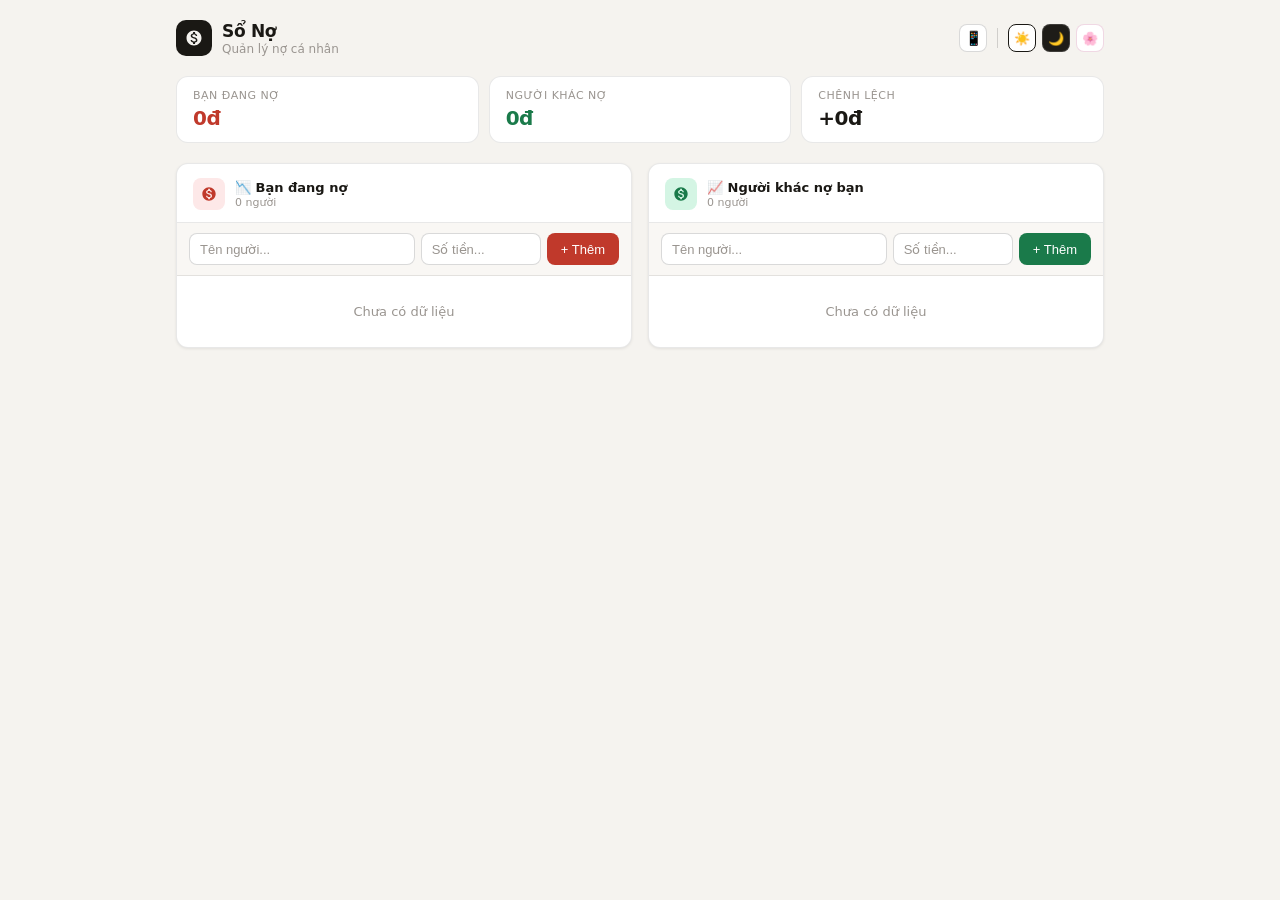
==== commit a543a0b2: "Add files via upload" ====
--- a/index.html
+++ b/index.html
@@ -1,48 +1,394 @@
 <!DOCTYPE html>
 <html lang="vi">
 <head>
-<meta charset="UTF-8">
-<meta name="viewport" content="width=device-width, initial-scale=1.0">
-<title>Quản Lý Nợ</title>
-<link rel="stylesheet" href="style.css">
+<meta charset="UTF-8" />
+<meta name="viewport" content="width=device-width, initial-scale=1.0" />
+<title>Sổ Nợ – Quản lý nợ cá nhân</title>
+<style>
+  :root {
+    --bg: #f5f3ef;
+    --surface: #ffffff;
+    --surface2: #f9f7f4;
+    --border: rgba(0,0,0,0.09);
+    --border2: rgba(0,0,0,0.15);
+    --text: #1a1814;
+    --text2: #6b6760;
+    --text3: #9a9590;
+    --owe-bg: #fff5f5;
+    --owe-accent: #c0392b;
+    --owe-light: #fde8e8;
+    --lend-bg: #f0fbf5;
+    --lend-accent: #1a7a4a;
+    --lend-light: #d4f5e4;
+    --row-hover: rgba(0,0,0,0.03);
+    --row-active: rgba(0,0,0,0.05);
+    --shadow: 0 1px 3px rgba(0,0,0,0.08);
+    --radius: 12px;
+  }
+  [data-theme="dark"] {
+    --bg: #141210;
+    --surface: #1e1c18;
+    --surface2: #262420;
+    --border: rgba(255,255,255,0.08);
+    --border2: rgba(255,255,255,0.14);
+    --text: #f0ede8;
+    --text2: #9a9590;
+    --text3: #6b6760;
+    --owe-bg: #2a1616;
+    --owe-accent: #e05c5c;
+    --owe-light: #3d1f1f;
+    --lend-bg: #0f2018;
+    --lend-accent: #4eca80;
+    --lend-light: #1a3328;
+    --row-hover: rgba(255,255,255,0.03);
+    --row-active: rgba(255,255,255,0.06);
+    --shadow: 0 1px 4px rgba(0,0,0,0.3);
+  }
+  [data-theme="pink"] {
+    --bg: #fdf0f5;
+    --surface: #ffffff;
+    --surface2: #fdf5f8;
+    --border: rgba(180,60,120,0.1);
+    --border2: rgba(180,60,120,0.2);
+    --text: #2a0a18;
+    --text2: #8a4060;
+    --text3: #b07090;
+    --owe-bg: #fff0f5;
+    --owe-accent: #c0146a;
+    --owe-light: #ffd6e8;
+    --lend-bg: #f5f0ff;
+    --lend-accent: #6b35b0;
+    --lend-light: #e0d0ff;
+    --row-hover: rgba(180,60,120,0.04);
+    --row-active: rgba(180,60,120,0.08);
+    --shadow: 0 1px 3px rgba(180,60,120,0.1);
+  }
+  * { box-sizing: border-box; margin: 0; padding: 0; }
+  body { background: var(--bg); font-family: 'Segoe UI', system-ui, sans-serif; color: var(--text); min-height: 100vh; transition: background 0.2s, color 0.2s; }
+  .app { max-width: 960px; margin: 0 auto; padding: 20px 16px 40px; }
+  .header { display: flex; align-items: center; justify-content: space-between; margin-bottom: 20px; }
+  .logo { display: flex; align-items: center; gap: 10px; }
+  .logo-icon { width: 36px; height: 36px; background: var(--text); border-radius: 10px; display: flex; align-items: center; justify-content: center; flex-shrink: 0; }
+  .logo-icon svg { width: 18px; height: 18px; fill: var(--bg); }
+  .logo h1 { font-size: 17px; font-weight: 600; letter-spacing: -0.3px; color: var(--text); }
+  .logo p { font-size: 12px; color: var(--text3); margin-top: 1px; }
+  .theme-btns { display: flex; gap: 6px; }
+  .theme-btn { width: 28px; height: 28px; border-radius: 8px; border: 1.5px solid var(--border2); cursor: pointer; transition: transform 0.15s, border-color 0.15s; display: flex; align-items: center; justify-content: center; font-size: 13px; background: var(--surface); color: var(--text2); }
+  .theme-btn:hover { transform: scale(1.1); }
+  .theme-btn.active { border-color: var(--text); color: var(--text); }
+  .summary-bar { display: grid; grid-template-columns: 1fr 1fr 1fr; gap: 10px; margin-bottom: 20px; }
+  .sum-card { background: var(--surface); border: 0.5px solid var(--border); border-radius: var(--radius); padding: 12px 16px; }
+  .sum-label { font-size: 11px; color: var(--text3); text-transform: uppercase; letter-spacing: 0.5px; margin-bottom: 4px; }
+  .sum-value { font-size: 20px; font-weight: 600; letter-spacing: -0.5px; }
+  .sum-value.owe { color: var(--owe-accent); }
+  .sum-value.lend { color: var(--lend-accent); }
+  .sum-value.net { color: var(--text); }
+  .sum-value.net.pos { color: var(--lend-accent); }
+  .sum-value.net.neg { color: var(--owe-accent); }
+  .boards { display: grid; grid-template-columns: 1fr 1fr; gap: 16px; }
+  @media (max-width: 640px) { .boards { grid-template-columns: 1fr; } .summary-bar { grid-template-columns: 1fr 1fr; } .summary-bar .sum-card:last-child { grid-column: span 2; } }
+  .board { background: var(--surface); border: 0.5px solid var(--border); border-radius: var(--radius); overflow: hidden; box-shadow: var(--shadow); }
+  .board-header { padding: 14px 16px 12px; display: flex; align-items: center; gap: 10px; border-bottom: 0.5px solid var(--border); }
+  .board-icon { width: 32px; height: 32px; border-radius: 8px; display: flex; align-items: center; justify-content: center; flex-shrink: 0; }
+  .owe .board-icon { background: var(--owe-light); }
+  .lend .board-icon { background: var(--lend-light); }
+  .board-icon svg { width: 16px; height: 16px; }
+  .owe .board-icon svg { fill: var(--owe-accent); }
+  .lend .board-icon svg { fill: var(--lend-accent); }
+  .board-title { font-size: 13px; font-weight: 600; color: var(--text); }
+  .board-sub { font-size: 11px; color: var(--text3); margin-top: 1px; }
+  .add-row { padding: 10px 12px; border-bottom: 0.5px solid var(--border); display: flex; gap: 6px; background: var(--surface2); }
+  .add-input { flex: 1; height: 32px; border: 0.5px solid var(--border2); border-radius: 8px; padding: 0 10px; font-size: 13px; background: var(--surface); color: var(--text); outline: none; transition: border-color 0.15s; }
+  .add-input:focus { border-color: var(--text2); }
+  .add-input::placeholder { color: var(--text3); }
+  .add-btn { height: 32px; padding: 0 14px; border-radius: 8px; border: none; font-size: 13px; font-weight: 500; cursor: pointer; transition: opacity 0.15s, transform 0.1s; }
+  .add-btn:active { transform: scale(0.96); }
+  .owe .add-btn { background: var(--owe-accent); color: #fff; }
+  .lend .add-btn { background: var(--lend-accent); color: #fff; }
+  .rows { }
+  .row { border-bottom: 0.5px solid var(--border); cursor: pointer; transition: background 0.12s; }
+  .row:last-child { border-bottom: none; }
+  .row:hover { background: var(--row-hover); }
+  .row-main { display: flex; align-items: center; padding: 10px 14px; gap: 10px; }
+  .row-avatar { width: 30px; height: 30px; border-radius: 50%; display: flex; align-items: center; justify-content: center; font-size: 12px; font-weight: 600; flex-shrink: 0; }
+  .owe .row-avatar { background: var(--owe-light); color: var(--owe-accent); }
+  .lend .row-avatar { background: var(--lend-light); color: var(--lend-accent); }
+  .row-name { flex: 1; font-size: 14px; font-weight: 500; color: var(--text); white-space: nowrap; overflow: hidden; text-overflow: ellipsis; }
+  .row-amount { font-size: 14px; font-weight: 600; letter-spacing: -0.3px; }
+  .owe .row-amount { color: var(--owe-accent); }
+  .lend .row-amount { color: var(--lend-accent); }
+  .row-actions { padding: 0 12px 10px; display: none; gap: 6px; }
+  .row-actions.open { display: flex; }
+  .act-input { flex: 1; height: 32px; border: 0.5px solid var(--border2); border-radius: 8px; padding: 0 10px; font-size: 13px; background: var(--surface); color: var(--text); outline: none; }
+  .act-input:focus { border-color: var(--text2); }
+  .act-input::placeholder { color: var(--text3); }
+  .act-btn { height: 32px; width: 36px; border-radius: 8px; border: 0.5px solid var(--border2); background: var(--surface2); color: var(--text); font-size: 15px; cursor: pointer; display: flex; align-items: center; justify-content: center; transition: background 0.12s, transform 0.1s; }
+  .act-btn:hover { background: var(--row-active); }
+  .act-btn:active { transform: scale(0.92); }
+  .act-btn.del { color: var(--owe-accent); }
+  .empty { padding: 28px 16px; text-align: center; color: var(--text3); font-size: 13px; }
+
+  /* ── Mobile mode ── */
+  .view-btn { width: 28px; height: 28px; border-radius: 8px; border: 1.5px solid var(--border2); cursor: pointer; transition: transform 0.15s, border-color 0.15s; display: flex; align-items: center; justify-content: center; font-size: 14px; background: var(--surface); color: var(--text2); }
+  .view-btn:hover { transform: scale(1.1); }
+  .view-btn.active { border-color: var(--text); color: var(--text); }
+
+  body.mobile-mode .boards { grid-template-columns: 1fr; }
+  body.mobile-mode .summary-bar { grid-template-columns: 1fr; }
+  body.mobile-mode .summary-bar .sum-card:last-child { grid-column: span 1; }
+  body.mobile-mode .sum-label { font-size: 13px; }
+  body.mobile-mode .sum-value { font-size: 26px; }
+  body.mobile-mode .board-title { font-size: 16px; }
+  body.mobile-mode .board-sub { font-size: 13px; }
+  body.mobile-mode .board-icon { width: 38px; height: 38px; }
+  body.mobile-mode .board-icon svg { width: 20px; height: 20px; }
+  body.mobile-mode .add-row { padding: 12px 14px; gap: 8px; flex-wrap: wrap; }
+  body.mobile-mode .add-input { height: 44px; font-size: 16px; border-radius: 10px; }
+  body.mobile-mode .add-input[style*="max-width"] { max-width: 100% !important; flex: 1 1 100%; }
+  body.mobile-mode .add-btn { height: 44px; font-size: 16px; border-radius: 10px; flex: 1 1 100%; }
+  body.mobile-mode .row-main { padding: 14px 16px; gap: 12px; }
+  body.mobile-mode .row-avatar { width: 40px; height: 40px; font-size: 15px; }
+  body.mobile-mode .row-name { font-size: 17px; }
+  body.mobile-mode .row-amount { font-size: 17px; }
+  body.mobile-mode .row-actions { padding: 0 14px 14px; gap: 8px; flex-wrap: wrap; }
+  body.mobile-mode .act-input { height: 44px; font-size: 16px; flex: 1 1 100%; }
+  body.mobile-mode .act-btn { height: 44px; flex: 1; font-size: 18px; border-radius: 10px; }
+  body.mobile-mode .logo h1 { font-size: 20px; }
+  body.mobile-mode .logo p { font-size: 14px; }
+  body.mobile-mode .logo-icon { width: 42px; height: 42px; border-radius: 12px; }
+  body.mobile-mode .logo-icon svg { width: 22px; height: 22px; }
+  body.mobile-mode .app { padding: 16px 12px 60px; }
+  body.mobile-mode .theme-btn { width: 34px; height: 34px; font-size: 16px; }
+  body.mobile-mode .view-btn { width: 34px; height: 34px; font-size: 16px; }
+  body.mobile-mode .board-header { padding: 16px 16px 14px; }
+</style>
 </head>
-<body class="light">
-
-<div class="container">
-<h2>💸 Quản Lý Nợ (Gọn)</h2>
-
-<button class="theme" onclick="changeTheme()">🎨 Đổi màu</button>
-
-<div class="section">
-<h3>📉 Bạn nợ</h3>
-<div class="form">
-<input id="n1" placeholder="Tên">
-<input id="m1" placeholder="Tiền" oninput="formatInput(this)">
-<button class="add" onclick="add('debt')">Thêm</button>
+<body>
+<div class="app" id="app">
+  <div class="header">
+    <div class="logo">
+      <div class="logo-icon"><svg viewBox="0 0 24 24"><path d="M12 2C6.48 2 2 6.48 2 12s4.48 10 10 10 10-4.48 10-10S17.52 2 12 2zm1.41 16.09V20h-2.67v-1.93c-1.71-.36-3.16-1.46-3.27-3.4h1.96c.1 1.05.82 1.87 2.65 1.87 1.96 0 2.4-.98 2.4-1.59 0-.83-.44-1.61-2.67-2.14-2.48-.6-4.18-1.62-4.18-3.67 0-1.72 1.39-2.84 3.11-3.21V4h2.67v1.95c1.86.45 2.79 1.86 2.85 3.39H14.3c-.05-1.11-.64-1.87-2.22-1.87-1.5 0-2.4.68-2.4 1.64 0 .84.65 1.39 2.67 1.91s4.18 1.39 4.18 3.91c-.01 1.83-1.38 2.83-3.12 3.16z"/></svg></div>
+      <div><h1>Sổ Nợ</h1><p>Quản lý nợ cá nhân</p></div>
+    </div>
+    <div style="display:flex;align-items:center;gap:8px;">
+      <button class="view-btn" id="view-toggle-btn" onclick="toggleView()" title="Chuyển chế độ hiển thị">📱</button>
+      <div style="width:1px;height:20px;background:var(--border2);margin:0 2px;"></div>
+      <div class="theme-btns">
+        <button class="theme-btn active" data-theme="light" onclick="setTheme('light')" title="Sáng">☀️</button>
+        <button class="theme-btn" data-theme="dark" onclick="setTheme('dark')" title="Tối">🌙</button>
+        <button class="theme-btn" data-theme="pink" onclick="setTheme('pink')" title="Hồng">🌸</button>
+      </div>
+    </div>
+  </div>
+
+  <div class="summary-bar">
+    <div class="sum-card">
+      <div class="sum-label">Bạn đang nợ</div>
+      <div class="sum-value owe" id="total-owe">0đ</div>
+    </div>
+    <div class="sum-card">
+      <div class="sum-label">Người khác nợ</div>
+      <div class="sum-value lend" id="total-lend">0đ</div>
+    </div>
+    <div class="sum-card">
+      <div class="sum-label">Chênh lệch</div>
+      <div class="sum-value net" id="total-net">0đ</div>
+    </div>
+  </div>
+
+  <div class="boards">
+    <div class="board owe" id="board-owe">
+      <div class="board-header">
+        <div class="board-icon"><svg viewBox="0 0 24 24"><path d="M12 2C6.48 2 2 6.48 2 12s4.48 10 10 10 10-4.48 10-10S17.52 2 12 2zm1.41 16.09V20h-2.67v-1.93c-1.71-.36-3.16-1.46-3.27-3.4h1.96c.1 1.05.82 1.87 2.65 1.87 1.96 0 2.4-.98 2.4-1.59 0-.83-.44-1.61-2.67-2.14-2.48-.6-4.18-1.62-4.18-3.67 0-1.72 1.39-2.84 3.11-3.21V4h2.67v1.95c1.86.45 2.79 1.86 2.85 3.39H14.3c-.05-1.11-.64-1.87-2.22-1.87-1.5 0-2.4.68-2.4 1.64 0 .84.65 1.39 2.67 1.91s4.18 1.39 4.18 3.91c-.01 1.83-1.38 2.83-3.12 3.16z"/></svg></div>
+        <div><div class="board-title">📉 Bạn đang nợ</div><div class="board-sub" id="count-owe">0 người</div></div>
+      </div>
+      <div class="add-row">
+        <input class="add-input" id="name-owe" placeholder="Tên người..." />
+        <input class="add-input" id="amt-owe" placeholder="Số tiền..." style="max-width:120px" />
+        <button class="add-btn" onclick="addEntry('owe')">+ Thêm</button>
+      </div>
+      <div class="rows" id="rows-owe"></div>
+    </div>
+
+    <div class="board lend" id="board-lend">
+      <div class="board-header">
+        <div class="board-icon"><svg viewBox="0 0 24 24"><path d="M12 2C6.48 2 2 6.48 2 12s4.48 10 10 10 10-4.48 10-10S17.52 2 12 2zm1.41 16.09V20h-2.67v-1.93c-1.71-.36-3.16-1.46-3.27-3.4h1.96c.1 1.05.82 1.87 2.65 1.87 1.96 0 2.4-.98 2.4-1.59 0-.83-.44-1.61-2.67-2.14-2.48-.6-4.18-1.62-4.18-3.67 0-1.72 1.39-2.84 3.11-3.21V4h2.67v1.95c1.86.45 2.79 1.86 2.85 3.39H14.3c-.05-1.11-.64-1.87-2.22-1.87-1.5 0-2.4.68-2.4 1.64 0 .84.65 1.39 2.67 1.91s4.18 1.39 4.18 3.91c-.01 1.83-1.38 2.83-3.12 3.16z"/></svg></div>
+        <div><div class="board-title">📈 Người khác nợ bạn</div><div class="board-sub" id="count-lend">0 người</div></div>
+      </div>
+      <div class="add-row">
+        <input class="add-input" id="name-lend" placeholder="Tên người..." />
+        <input class="add-input" id="amt-lend" placeholder="Số tiền..." style="max-width:120px" />
+        <button class="add-btn" onclick="addEntry('lend')">+ Thêm</button>
+      </div>
+      <div class="rows" id="rows-lend"></div>
+    </div>
+  </div>
 </div>
-<table>
-<thead><tr><th>Tên</th><th>Số tiền</th><th></th></tr></thead>
-<tbody id="list1"></tbody>
-</table>
-<div class="total" id="total1"></div>
-</div>
-
-<div class="section">
-<h3>📈 Người khác nợ</h3>
-<div class="form">
-<input id="n2" placeholder="Tên">
-<input id="m2" placeholder="Tiền" oninput="formatInput(this)">
-<button class="add" onclick="add('loan')">Thêm</button>
-</div>
-<table>
-<thead><tr><th>Tên</th><th>Số tiền</th><th></th></tr></thead>
-<tbody id="list2"></tbody>
-</table>
-<div class="total" id="total2"></div>
-</div>
-
-</div>
-
-<script src="script.js"></script>
+
+<script>
+var state = { owe: [], lend: [] };
+var openRow = null;
+
+function parseAmt(s) {
+  if (!s) return 0;
+  s = s.toString().trim().toLowerCase().replace(/,/g, '');
+  if (s.endsWith('tr')) return parseFloat(s) * 1000000;
+  if (s.endsWith('k')) return parseFloat(s) * 1000;
+  return parseFloat(s) || 0;
+}
+
+function fmtFull(n) {
+  return Math.round(n).toLocaleString('vi-VN') + 'đ';
+}
+
+function autoFmt(input) {
+  var raw = input.value.replace(/[^0-9]/g, '');
+  if (raw) input.value = parseInt(raw).toLocaleString('vi-VN');
+  else input.value = '';
+}
+
+function initials(name) {
+  return name.split(' ').map(function(w){return w[0];}).join('').toUpperCase().slice(0,2);
+}
+
+function save() {
+  try { localStorage.setItem('sono_data', JSON.stringify(state)); } catch(e){}
+}
+
+function load() {
+  try {
+    var d = localStorage.getItem('sono_data');
+    if (d) state = JSON.parse(d);
+  } catch(e){}
+}
+
+function setTheme(t) {
+  document.body.setAttribute('data-theme', t);
+  document.querySelectorAll('.theme-btn').forEach(function(b){ b.classList.toggle('active', b.getAttribute('data-theme')===t); });
+  try { localStorage.setItem('sono_theme', t); } catch(e){}
+}
+
+function render() {
+  ['owe','lend'].forEach(function(type) {
+    var list = state[type];
+    var cont = document.getElementById('rows-'+type);
+    var total = list.reduce(function(a,b){return a+b.amount;},0);
+    document.getElementById('total-'+type).textContent = fmtFull(total);
+    document.getElementById('count-'+type).textContent = list.length + ' người';
+    if (!list.length) { cont.innerHTML = '<div class="empty">Chưa có dữ liệu</div>'; return; }
+    cont.innerHTML = list.map(function(item, i) {
+      return '<div class="row" id="row-'+type+'-'+i+'">'
+        + '<div class="row-main" onclick="toggleRow(\''+type+'\','+i+')">'
+        + '<div class="row-avatar">'+initials(item.name)+'</div>'
+        + '<div class="row-name">'+item.name+'</div>'
+        + '<div class="row-amount">'+fmtFull(item.amount)+'</div>'
+        + '</div>'
+        + '<div class="row-actions" id="act-'+type+'-'+i+'">'
+        + '<input class="act-input" id="in-'+type+'-'+i+'" placeholder="Nhập tiền..." oninput="autoFmt(this)" onkeydown="actKey(event,\''+type+'\','+i+')" />'
+        + '<button class="act-btn" title="Mượn thêm" onclick="adjust(\''+type+'\','+i+',1)">➕</button>'
+        + '<button class="act-btn" title="Trả bớt" onclick="adjust(\''+type+'\','+i+',-1)">➖</button>'
+        + '<button class="act-btn del" title="Xóa" onclick="del(\''+type+'\','+i+')">❌</button>'
+        + '</div>'
+        + '</div>';
+    }).join('');
+  });
+  var owe = state.owe.reduce(function(a,b){return a+b.amount;},0);
+  var lend = state.lend.reduce(function(a,b){return a+b.amount;},0);
+  var net = lend - owe;
+  var el = document.getElementById('total-net');
+  el.textContent = (net>=0?'+':'')+fmtFull(net);
+  el.className = 'sum-value net'+(net>0?' pos':net<0?' neg':'');
+}
+
+function toggleRow(type, i) {
+  var id = type+'-'+i;
+  if (openRow === id) {
+    document.getElementById('act-'+id).classList.remove('open');
+    openRow = null;
+  } else {
+    if (openRow) { var prev = document.getElementById('act-'+openRow); if(prev) prev.classList.remove('open'); }
+    document.getElementById('act-'+id).classList.add('open');
+    openRow = id;
+    document.getElementById('in-'+id).focus();
+  }
+}
+
+function getActAmt(type, i) {
+  var raw = document.getElementById('in-'+type+'-'+i).value.replace(/,/g,'').replace(/\./g,'');
+  return parseFloat(raw) || 0;
+}
+
+function adjust(type, i, sign) {
+  var amt = getActAmt(type, i);
+  if (!amt) return;
+  state[type][i].amount = Math.max(0, state[type][i].amount + sign*amt);
+  document.getElementById('in-'+type+'-'+i).value = '';
+  save(); render();
+  openRow = null;
+}
+
+function actKey(e, type, i) {
+  if (e.key === 'Enter') adjust(type, i, 1);
+}
+
+function del(type, i) {
+  state[type].splice(i, 1);
+  openRow = null;
+  save(); render();
+}
+
+function addEntry(type) {
+  var nameEl = document.getElementById('name-'+type);
+  var amtEl = document.getElementById('amt-'+type);
+  var name = nameEl.value.trim();
+  var raw = amtEl.value.replace(/,/g,'').replace(/\./g,'').toLowerCase();
+  var amt = parseAmt(raw);
+  if (!name || !amt) { nameEl.focus(); return; }
+  state[type].push({name:name, amount:amt});
+  nameEl.value = ''; amtEl.value = '';
+  nameEl.focus();
+  save(); render();
+}
+
+['amt-owe','amt-lend'].forEach(function(id) {
+  var el = document.getElementById(id);
+  if (el) {
+    el.addEventListener('keydown', function(e){ if(e.key==='Enter') addEntry(id.replace('amt-','')); });
+    el.addEventListener('input', function() {
+      var v = this.value.toLowerCase();
+      if (v.endsWith('k') || v.endsWith('tr')) return;
+      autoFmt(this);
+    });
+  }
+});
+
+['name-owe','name-lend'].forEach(function(id) {
+  var el = document.getElementById(id);
+  if (el) el.addEventListener('keydown', function(e){ if(e.key==='Enter') document.getElementById(id.replace('name','amt')).focus(); });
+});
+
+load();
+try {
+  var t = localStorage.getItem('sono_theme') || 'light';
+  setTheme(t);
+} catch(e){ setTheme('light'); }
+
+var isMobile = false;
+function toggleView() {
+  isMobile = !isMobile;
+  document.body.classList.toggle('mobile-mode', isMobile);
+  var btn = document.getElementById('view-toggle-btn');
+  btn.textContent = isMobile ? '🖥️' : '📱';
+  btn.title = isMobile ? 'Chuyển sang máy tính' : 'Chuyển sang điện thoại';
+  btn.classList.toggle('active', isMobile);
+  try { localStorage.setItem('sono_view', isMobile ? 'mobile' : 'desktop'); } catch(e){}
+}
+try {
+  var savedView = localStorage.getItem('sono_view');
+  if (savedView === 'mobile' || (!savedView && window.innerWidth < 600)) { toggleView(); }
+} catch(e){}
+
+render();
+</script>
 </body>
 </html>
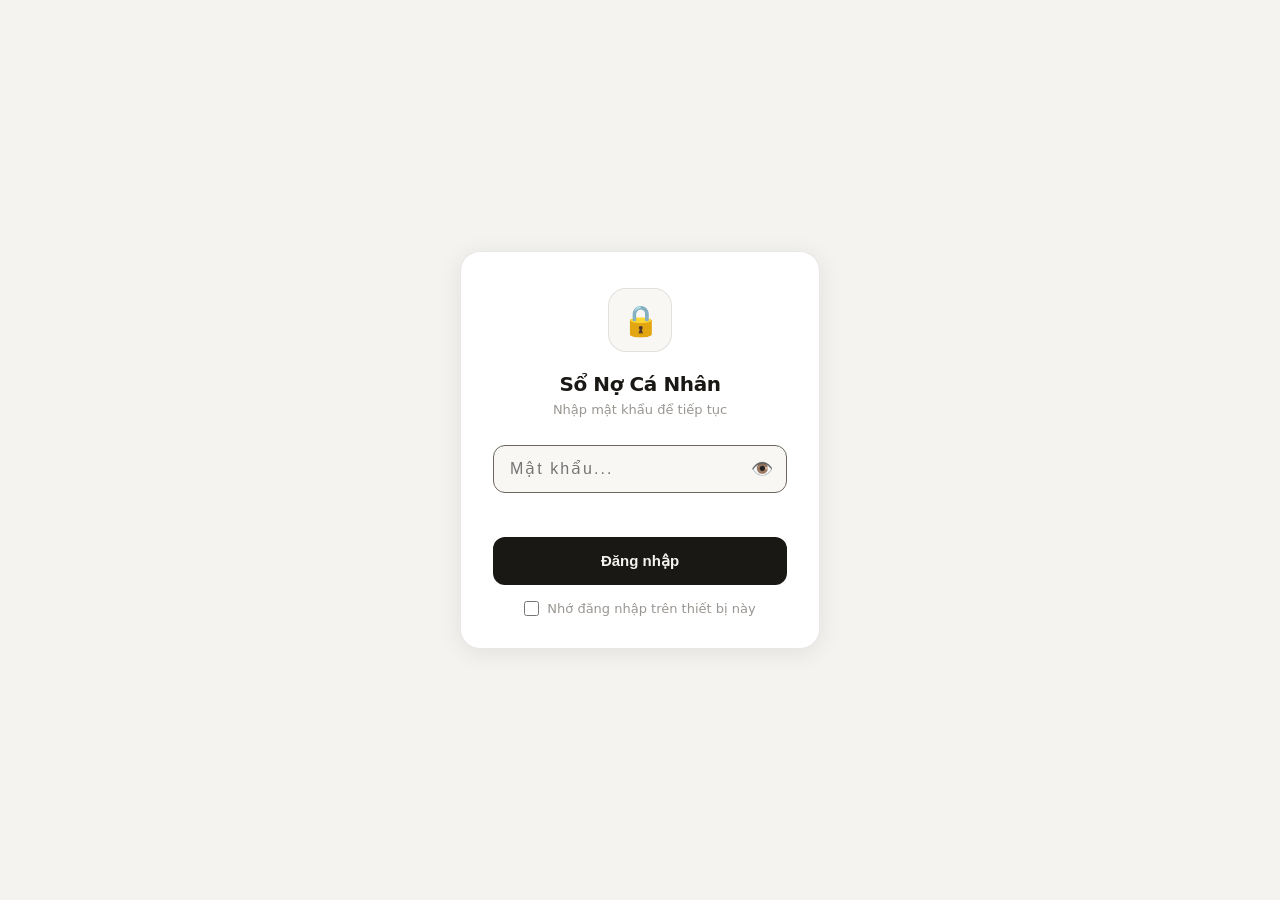
==== commit 53b35e2c: "Add files via upload" ====
--- a/index.html
+++ b/index.html
@@ -161,9 +161,45 @@
   body.mobile-mode .theme-btn { width: 34px; height: 34px; font-size: 16px; }
   body.mobile-mode .view-btn { width: 34px; height: 34px; font-size: 16px; }
   body.mobile-mode .board-header { padding: 16px 16px 14px; }
+
+  /* ── Lock screen ── */
+  #lock-screen { position: fixed; inset: 0; background: var(--bg); display: flex; align-items: center; justify-content: center; z-index: 9999; padding: 24px; transition: opacity 0.3s; }
+  #lock-screen.hidden { display: none; }
+  .lock-card { background: var(--surface); border: 0.5px solid var(--border); border-radius: 20px; padding: 36px 32px 32px; width: 100%; max-width: 360px; text-align: center; box-shadow: 0 4px 24px rgba(0,0,0,0.08); }
+  .lock-icon { width: 64px; height: 64px; background: var(--surface2); border-radius: 18px; margin: 0 auto 20px; display: flex; align-items: center; justify-content: center; font-size: 30px; border: 0.5px solid var(--border); }
+  .lock-title { font-size: 20px; font-weight: 700; color: var(--text); margin-bottom: 6px; letter-spacing: -0.4px; }
+  .lock-sub { font-size: 13px; color: var(--text3); margin-bottom: 28px; }
+  .lock-input-wrap { position: relative; margin-bottom: 14px; }
+  .lock-input { width: 100%; height: 48px; border: 1px solid var(--border2); border-radius: 12px; padding: 0 44px 0 16px; font-size: 16px; background: var(--surface2); color: var(--text); outline: none; transition: border-color 0.15s; letter-spacing: 2px; }
+  .lock-input:focus { border-color: var(--text2); }
+  .lock-input.error { border-color: #c0392b; animation: shake 0.35s ease; }
+  .lock-eye { position: absolute; right: 14px; top: 50%; transform: translateY(-50%); background: none; border: none; cursor: pointer; font-size: 18px; color: var(--text3); padding: 0; line-height: 1; }
+  .lock-btn { width: 100%; height: 48px; border-radius: 12px; border: none; background: var(--text); color: var(--bg); font-size: 15px; font-weight: 600; cursor: pointer; transition: opacity 0.15s, transform 0.1s; margin-top: 4px; }
+  .lock-btn:hover { opacity: 0.85; }
+  .lock-btn:active { transform: scale(0.98); }
+  .lock-err { font-size: 13px; color: #c0392b; margin-bottom: 8px; min-height: 18px; }
+  .lock-remember { display: flex; align-items: center; gap: 8px; justify-content: center; margin-top: 16px; font-size: 13px; color: var(--text3); cursor: pointer; user-select: none; }
+  .lock-remember input { cursor: pointer; accent-color: var(--text); width: 15px; height: 15px; }
+  @keyframes shake { 0%,100%{transform:translateX(0)} 20%{transform:translateX(-8px)} 40%{transform:translateX(8px)} 60%{transform:translateX(-5px)} 80%{transform:translateX(5px)} }
 </style>
 </head>
 <body>
+<div id="lock-screen">
+  <div class="lock-card">
+    <div class="lock-icon">🔒</div>
+    <div class="lock-title">Sổ Nợ Cá Nhân</div>
+    <div class="lock-sub">Nhập mật khẩu để tiếp tục</div>
+    <div class="lock-input-wrap">
+      <input class="lock-input" id="lock-pass" type="password" placeholder="Mật khẩu..." onkeydown="if(event.key==='Enter')checkPass()" autocomplete="off" />
+      <button class="lock-eye" id="lock-eye-btn" onclick="toggleEye()">👁️</button>
+    </div>
+    <div class="lock-err" id="lock-err"></div>
+    <button class="lock-btn" onclick="checkPass()">Đăng nhập</button>
+    <label class="lock-remember">
+      <input type="checkbox" id="lock-remember" /> Nhớ đăng nhập trên thiết bị này
+    </label>
+  </div>
+</div>
 <div class="app" id="app">
   <div class="header">
     <div class="logo">
@@ -389,6 +425,42 @@
 } catch(e){}
 
 render();
+
+/* ── Lock ── */
+var PASS = '0397670298';
+function checkPass() {
+  var inp = document.getElementById('lock-pass');
+  var err = document.getElementById('lock-err');
+  if (inp.value === PASS) {
+    err.textContent = '';
+    if (document.getElementById('lock-remember').checked) {
+      try { localStorage.setItem('sono_auth', '1'); } catch(e){}
+    }
+    document.getElementById('lock-screen').classList.add('hidden');
+    inp.value = '';
+  } else {
+    err.textContent = 'Mật khẩu không đúng, thử lại!';
+    inp.classList.add('error');
+    inp.value = '';
+    setTimeout(function(){ inp.classList.remove('error'); inp.focus(); }, 400);
+  }
+}
+function toggleEye() {
+  var inp = document.getElementById('lock-pass');
+  var btn = document.getElementById('lock-eye-btn');
+  if (inp.type === 'password') { inp.type = 'text'; btn.textContent = '🙈'; }
+  else { inp.type = 'password'; btn.textContent = '👁️'; }
+}
+try {
+  if (localStorage.getItem('sono_auth') === '1') {
+    document.getElementById('lock-screen').classList.add('hidden');
+  } else {
+    setTimeout(function(){ document.getElementById('lock-pass').focus(); }, 100);
+  }
+} catch(e){
+  setTimeout(function(){ document.getElementById('lock-pass').focus(); }, 100);
+}
+
 </script>
 </body>
 </html>
